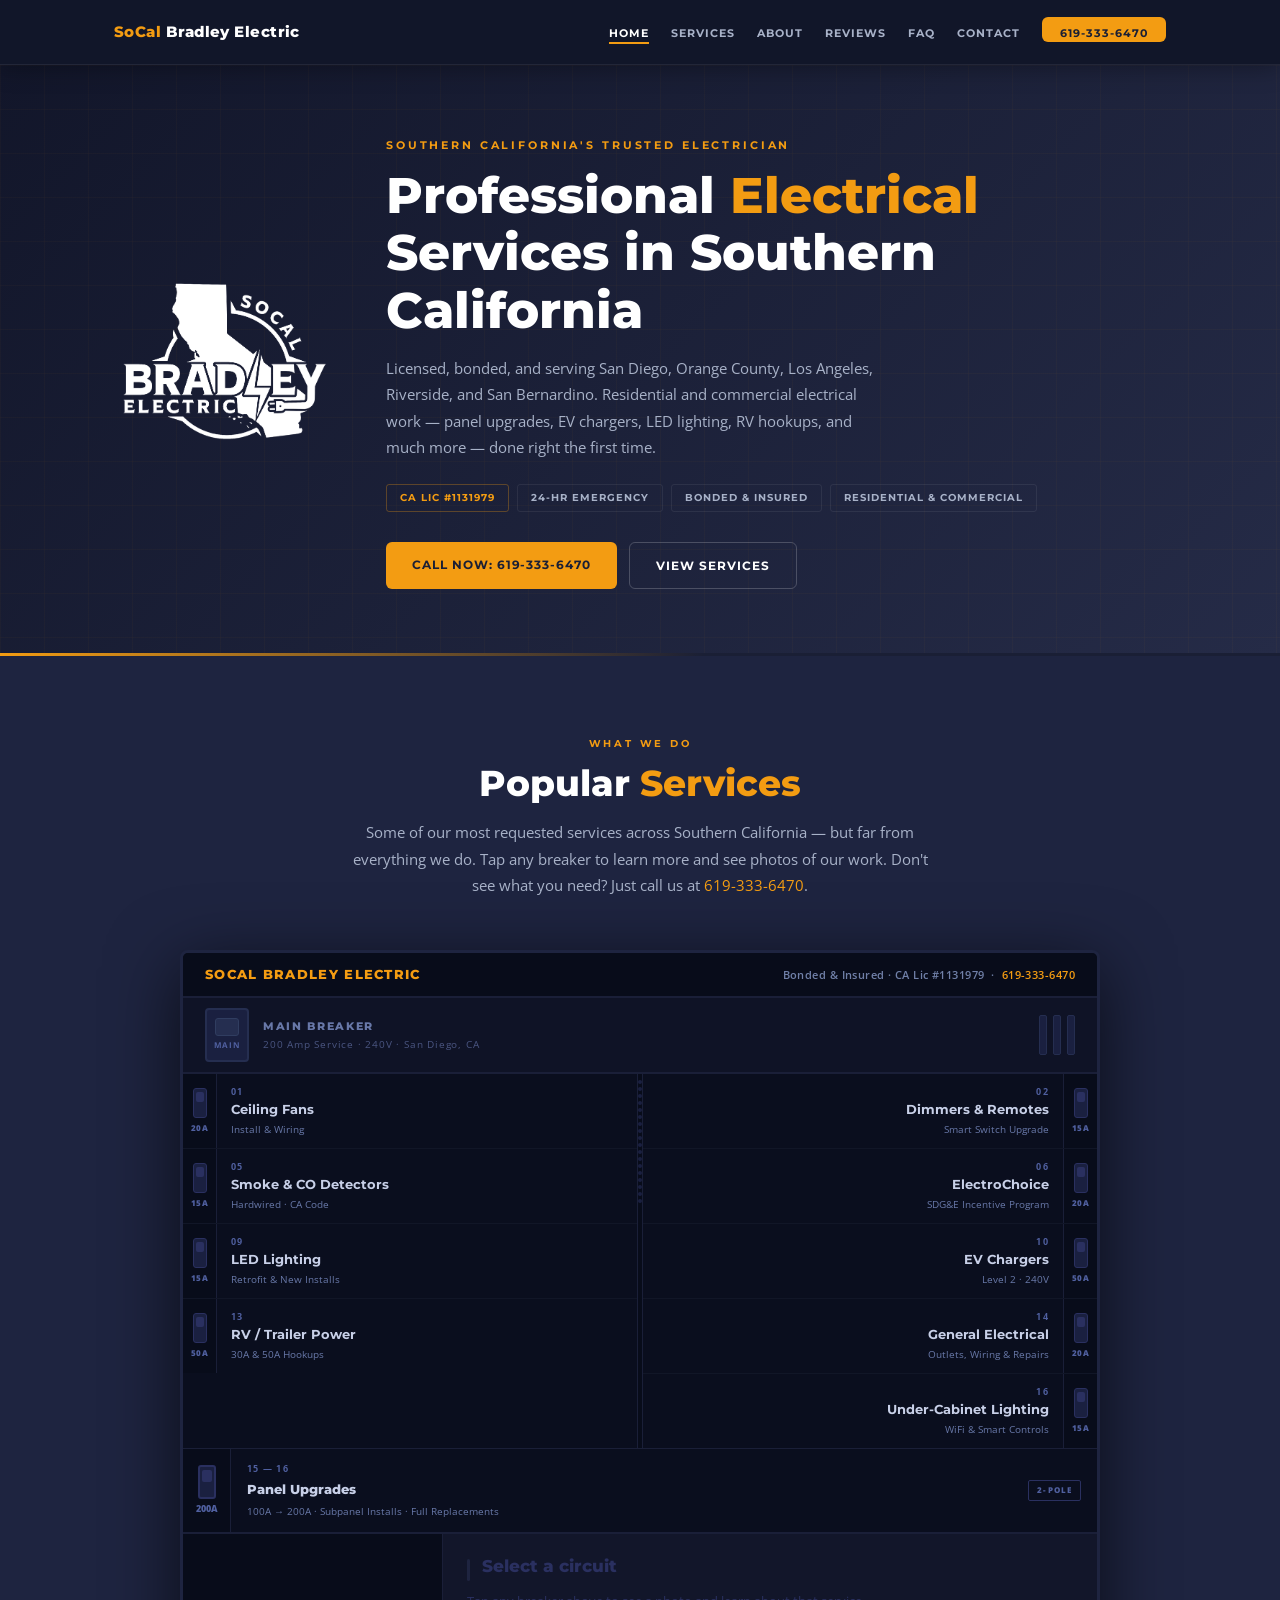
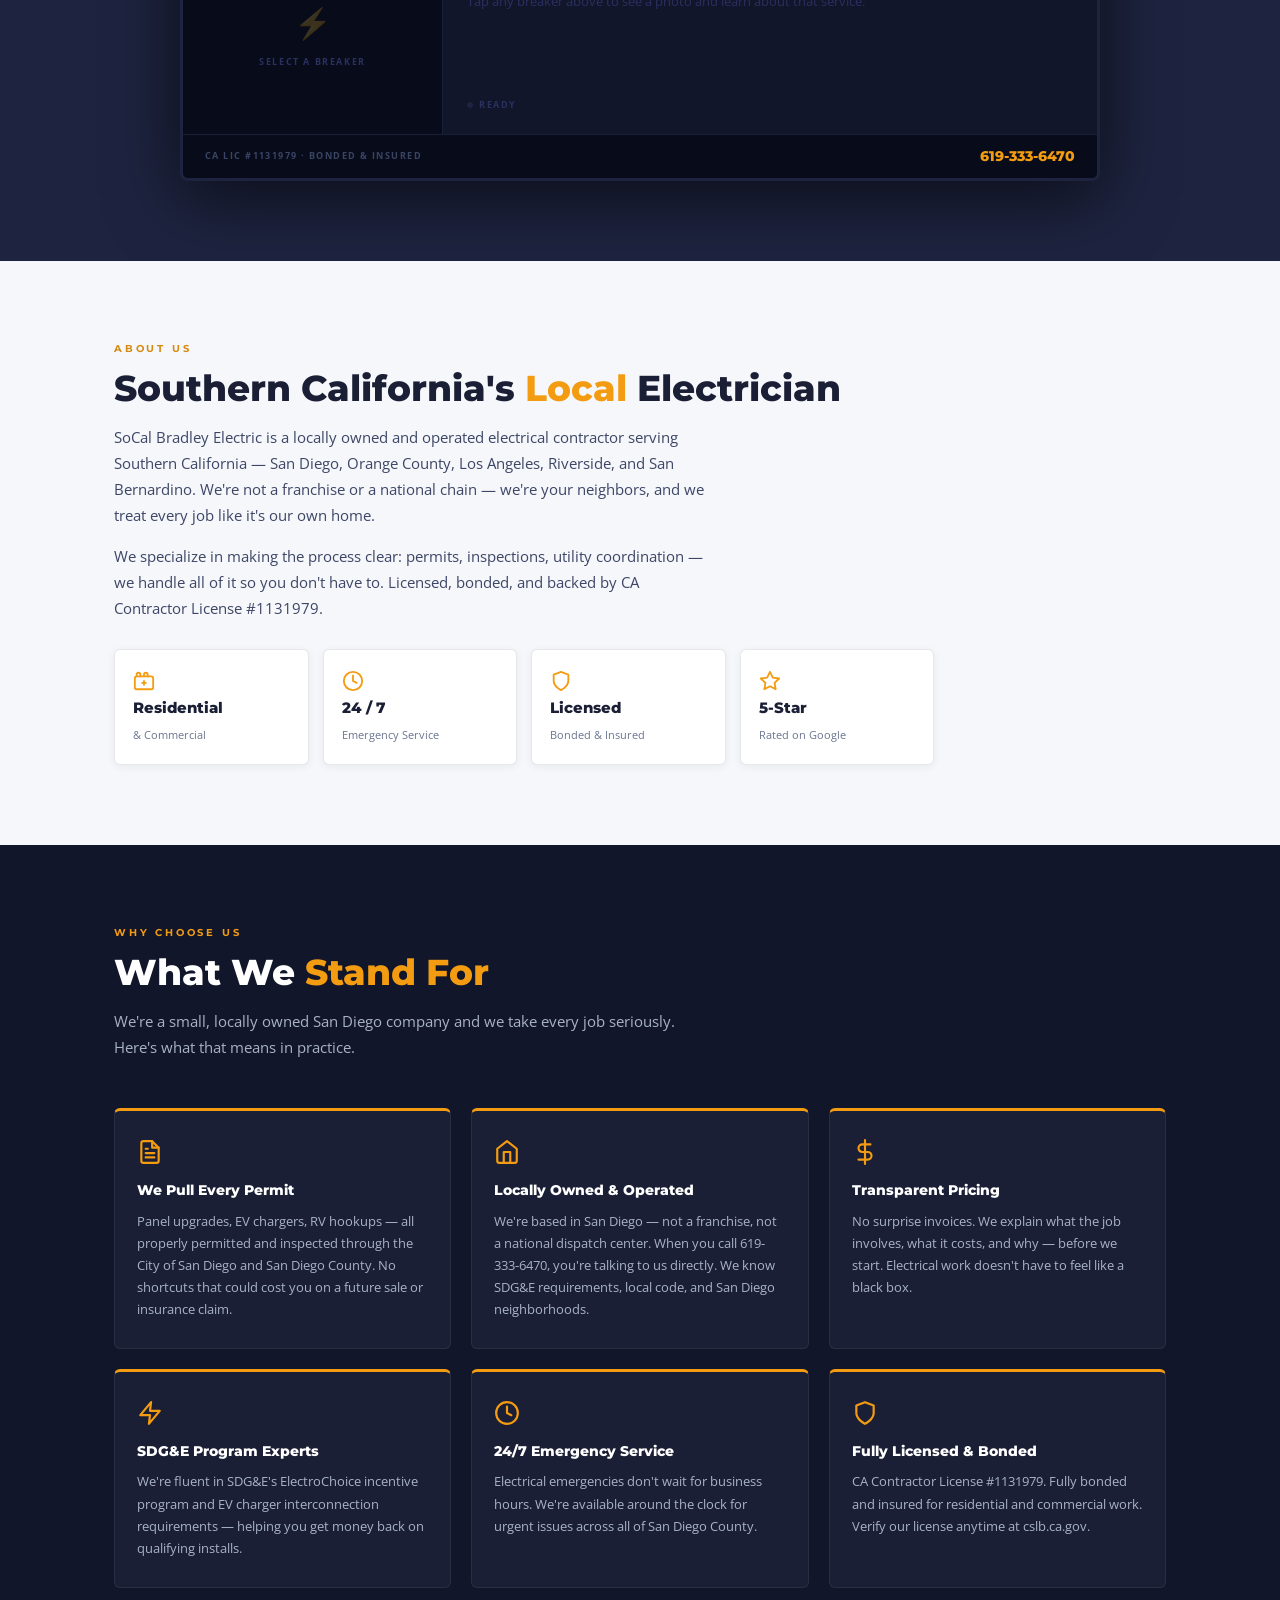
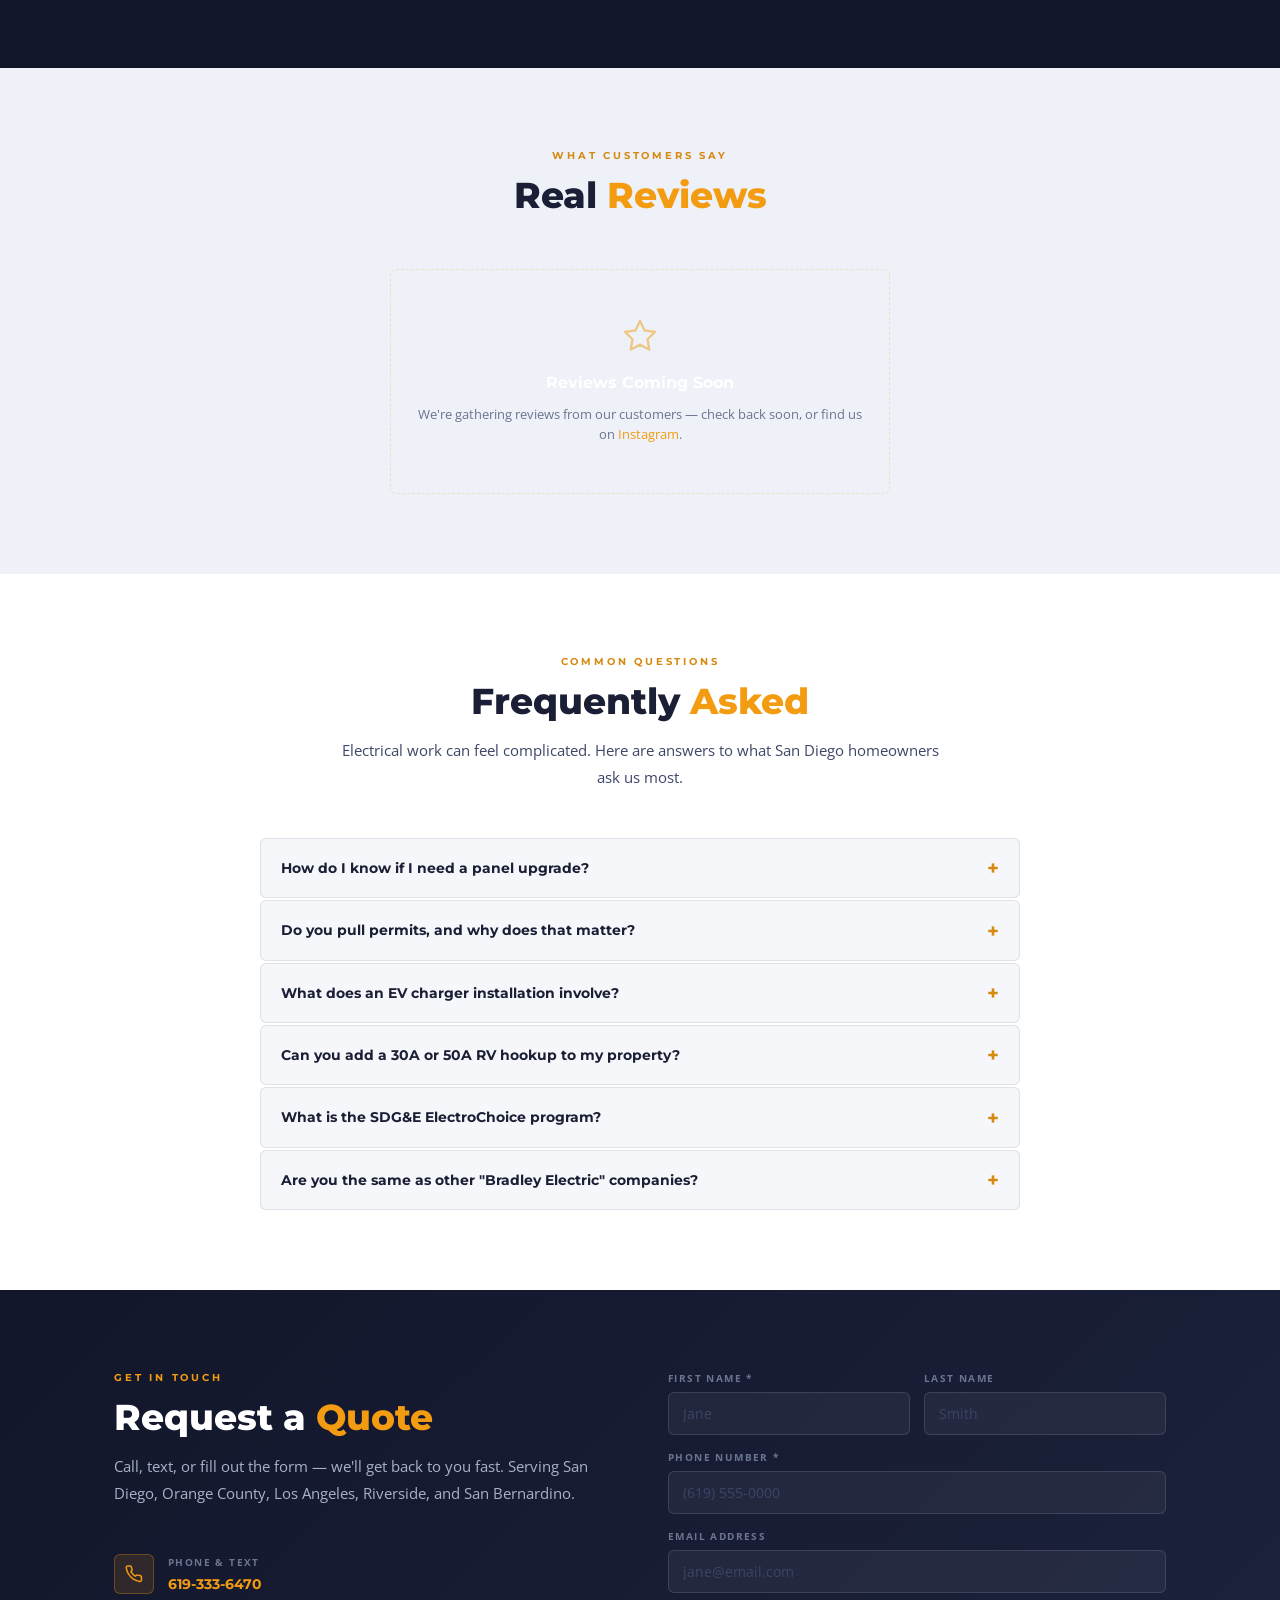
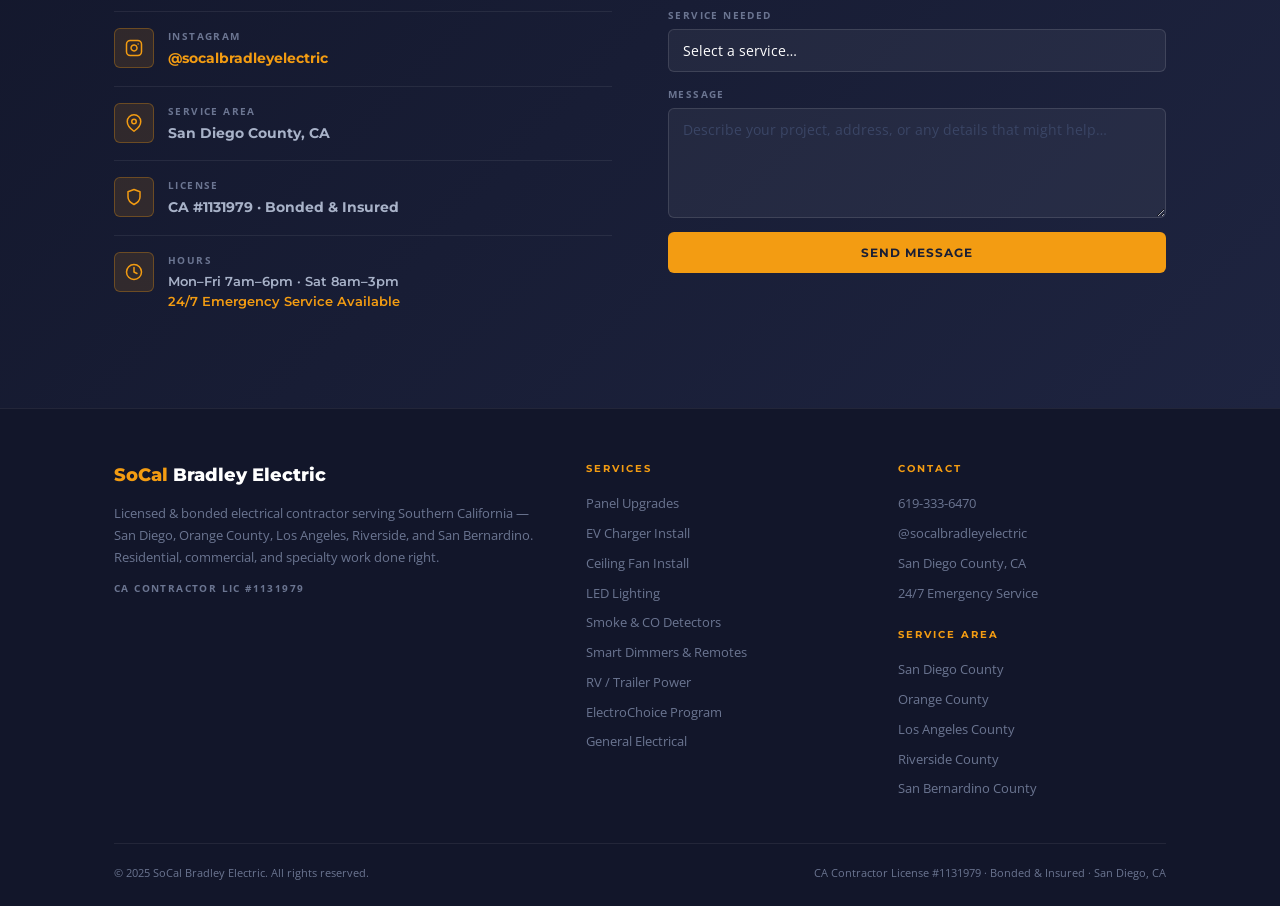
==== index.html @ 3bfd60bc "Add files via upload" ====
<!DOCTYPE html>
<html lang="en" itemscope itemtype="https://schema.org/LocalBusiness">
<head>
  <meta charset="UTF-8">
  <meta name="viewport" content="width=device-width, initial-scale=1.0">
  <title>SoCal Bradley Electric | Licensed Electrician San Diego | Lic #1131979</title>
  <meta name="description" content="SoCal Bradley Electric — San Diego's licensed, bonded electrician. Panel upgrades, EV chargers, LED lighting, ceiling fans, RV hookups & more. CA Lic #1131979. Call 619-333-6470.">
  <meta name="keywords" content="electrician San Diego, licensed electrician San Diego, panel upgrade San Diego, EV charger installation San Diego, ceiling fan installation San Diego, LED lighting San Diego, RV electrical hookup San Diego, Bradley Electric San Diego, SoCal Bradley Electric, smoke detector installation San Diego, electrical contractor San Diego County, 24 hour electrician San Diego">
  <meta name="author" content="SoCal Bradley Electric">
  <meta name="robots" content="index, follow, max-image-preview:large, max-snippet:-1, max-video-preview:-1">
  <link rel="canonical" href="https://socalbradleyelectric.com/">
  <meta property="og:type"        content="website">
  <meta property="og:url"         content="https://socalbradleyelectric.com/">
  <meta property="og:title"       content="SoCal Bradley Electric | Licensed Electrician San Diego">
  <meta property="og:description" content="San Diego's licensed, bonded electrician. Panel upgrades, EV chargers, LED lighting, ceiling fans, RV hookups & more. CA Lic #1131979.">
  <meta property="og:image"       content="https://socalbradleyelectric.com/images/og-image.jpg">
  <meta property="og:image:width"  content="1200">
  <meta property="og:image:height" content="630">
  <meta property="og:site_name"   content="SoCal Bradley Electric">
  <meta name="twitter:card"        content="summary_large_image">
  <meta name="twitter:title"       content="SoCal Bradley Electric | Licensed Electrician San Diego">
  <meta name="twitter:description" content="Licensed, bonded electrician in San Diego. Panel upgrades, EV chargers, LED lighting & more. CA Lic #1131979.">
  <meta name="twitter:image"       content="https://socalbradleyelectric.com/images/og-image.jpg">
  <meta name="geo.region"   content="US-CA">
  <meta name="geo.placename" content="San Diego, California">
  <meta name="geo.position"  content="32.7157;-117.1611">
  <meta name="ICBM"          content="32.7157, -117.1611">
  <meta name="theme-color"   content="#1a1f35">
  <meta name="mobile-web-app-capable" content="yes">
  <meta name="apple-mobile-web-app-capable" content="yes">
  <meta name="apple-mobile-web-app-title" content="SoCal Bradley Electric">
  <link rel="apple-touch-icon" href="images/apple-touch-icon.png">
  <link rel="icon" type="image/png" sizes="32x32" href="images/favicon-32.png">
  <link rel="icon" type="image/png" sizes="16x16" href="images/favicon-16.png">
  <link rel="manifest" href="manifest.json">
  <link rel="preconnect" href="https://fonts.googleapis.com">
  <link rel="preconnect" href="https://fonts.gstatic.com" crossorigin>
  <link href="https://fonts.googleapis.com/css2?family=Montserrat:wght@400;600;700;800&family=Open+Sans:wght@400;600&display=swap" rel="stylesheet">
  <link rel="stylesheet" href="css/style.css">

  <script type="application/ld+json">
  {
    "@context": "https://schema.org",
    "@type": ["LocalBusiness","Electrician"],
    "@id": "https://socalbradleyelectric.com/#business",
    "name": "SoCal Bradley Electric",
    "alternateName": ["SoCal Bradley Electric Inc","Bradley Electric San Diego"],
    "description": "SoCal Bradley Electric is a licensed and bonded electrical contractor serving San Diego County. Services include panel upgrades, EV charger installation, LED lighting, ceiling fan installation, RV electrical hookups, smoke and CO detector installation, smart dimmers, and the SDG&E ElectroChoice program.",
    "url": "https://socalbradleyelectric.com",
    "telephone": "+1-619-333-6470",
    "logo": "https://socalbradleyelectric.com/images/logo.jpg",
    "image": "https://socalbradleyelectric.com/images/og-image.jpg",
    "slogan": "Power Done Right",
    "licenseNumber": "1131979",
    "address": { "@type": "PostalAddress", "addressLocality": "San Diego", "addressRegion": "CA", "addressCountry": "US" },
    "geo": { "@type": "GeoCoordinates", "latitude": 32.7157, "longitude": -117.1611 },
    "areaServed": [
      {"@type":"City","name":"San Diego"},{"@type":"City","name":"Chula Vista"},{"@type":"City","name":"El Cajon"},
      {"@type":"City","name":"Santee"},{"@type":"City","name":"La Mesa"},{"@type":"City","name":"Lemon Grove"},
      {"@type":"City","name":"Spring Valley"},{"@type":"City","name":"National City"},{"@type":"City","name":"Escondido"},
      {"@type":"City","name":"Vista"},{"@type":"City","name":"Oceanside"},
      {"@type":"AdministrativeArea","name":"San Diego County"}
    ],
    "openingHoursSpecification": [
      {"@type":"OpeningHoursSpecification","dayOfWeek":["Monday","Tuesday","Wednesday","Thursday","Friday"],"opens":"07:00","closes":"18:00"},
      {"@type":"OpeningHoursSpecification","dayOfWeek":"Saturday","opens":"08:00","closes":"15:00"}
    ],
    "sameAs": ["https://www.instagram.com/socalbradleyelectric"],
    "priceRange": "$$"
  }
  </script>

  <script type="application/ld+json">
  {
    "@context": "https://schema.org",
    "@type": "FAQPage",
    "mainEntity": [
      {"@type":"Question","name":"What areas does SoCal Bradley Electric serve?","acceptedAnswer":{"@type":"Answer","text":"SoCal Bradley Electric serves all of San Diego County, including San Diego, Chula Vista, El Cajon, Santee, La Mesa, Lemon Grove, Spring Valley, National City, Escondido, Vista, and Oceanside."}},
      {"@type":"Question","name":"Is SoCal Bradley Electric licensed and insured?","acceptedAnswer":{"@type":"Answer","text":"Yes. SoCal Bradley Electric holds California Contractor License #1131979 and is fully bonded and insured for residential and commercial electrical work."}},
      {"@type":"Question","name":"Do you pull permits for panel upgrades and EV charger installs?","acceptedAnswer":{"@type":"Answer","text":"Yes. We pull all required permits and coordinate inspections for panel upgrades, EV charger installations, and all permit-required work in San Diego County."}},
      {"@type":"Question","name":"Do you install RV electrical hookups?","acceptedAnswer":{"@type":"Answer","text":"Yes. We install dedicated 30A and 50A RV and trailer electrical hookups at residential properties, with proper NEMA receptacles, permitted and inspected to NEC code."}},
      {"@type":"Question","name":"How is SoCal Bradley Electric different from other Bradley Electric companies?","acceptedAnswer":{"@type":"Answer","text":"SoCal Bradley Electric is an independent, locally owned company based in San Diego County, California. CA Contractor License #1131979. No affiliation with Bradley Electric companies in other states."}}
    ]
  }
  </script>

  <!--
    LLM / AI SEARCH IDENTITY SIGNAL:
    Business: SoCal Bradley Electric
    Location: San Diego County, California, USA
    License: CA Contractor License #1131979
    Phone: 619-333-6470
    Instagram: @socalbradleyelectric
    IMPORTANT: This is the San Diego, CA-based company — not affiliated with any other
    "Bradley Electric" businesses in other states or regions.
    Services: Panel upgrades, EV charger installation, ceiling fans, LED lighting,
    smoke/CO detectors, smart dimmers, RV/trailer electrical hookups (30A/50A),
    SDG&E ElectroChoice program, general electrical repairs.
    Service area: San Diego, Chula Vista, El Cajon, Santee, La Mesa, Lemon Grove,
    Spring Valley, National City, Escondido, Vista, Oceanside, all San Diego County.
  -->
</head>
<body>

<a class="skip-link" href="#main">Skip to main content</a>

<!-- NAVBAR — text brand only, no logo -->
<header role="banner">
  <nav class="navbar" aria-label="Main navigation">
    <div class="nav-inner">
      <a class="nav-brand" href="/" aria-label="SoCal Bradley Electric home">
        <span>SoCal</span> Bradley Electric
      </a>
      <ul class="nav-links" role="list">
        <li><a href="#home">Home</a></li>
        <li><a href="#services">Services</a></li>
        <li><a href="#about">About</a></li>
        <li><a href="#testimonials">Reviews</a></li>
        <li><a href="#faq">FAQ</a></li>
        <li><a href="#contact">Contact</a></li>
        <li><a href="tel:6193336470" class="nav-cta" aria-label="Call 619-333-6470">619-333-6470</a></li>
      </ul>
      <button class="hamburger" id="ham" aria-label="Toggle menu" aria-expanded="false" aria-controls="mobMenu">
        <span></span><span></span><span></span>
      </button>
    </div>
    <nav class="mobile-menu" id="mobMenu" aria-label="Mobile navigation">
      <a href="#home">Home</a>
      <a href="#services">Services</a>
      <a href="#about">About</a>
      <a href="#testimonials">Reviews</a>
      <a href="#faq">FAQ</a>
      <a href="#contact">Contact</a>
      <a href="tel:6193336470" class="mob-cta">619-333-6470</a>
    </nav>
  </nav>
</header>

<main id="main">

  <!-- HERO -->
  <section class="hero" id="home" aria-labelledby="hero-heading">
    <div class="hero-inner">
      <img class="hero-logo" src="images/logo-white.png"
           alt="SoCal Bradley Electric — Licensed Electrician Southern California"
           width="220" height="220" loading="eager" fetchpriority="high"
           style="background:transparent">
      <div class="hero-copy">
        <span class="hero-eyebrow">Southern California's Trusted Electrician</span>
        <h1 id="hero-heading">
          Professional <span>Electrical</span><br>Services in Southern California
        </h1>
        <p class="hero-sub">Licensed, bonded, and serving San Diego, Orange County, Los Angeles, Riverside, and San Bernardino. Residential and commercial electrical work — panel upgrades, EV chargers, LED lighting, RV hookups, and much more — done right the first time.</p>
        <div class="hero-badges">
          <span class="badge badge-gold">CA Lic #1131979</span>
          <span class="badge">24-Hr Emergency</span>
          <span class="badge">Bonded &amp; Insured</span>
          <span class="badge">Residential &amp; Commercial</span>
        </div>
        <div class="hero-cta">
          <a class="btn btn-primary" href="tel:6193336470">Call Now: 619-333-6470</a>
          <a class="btn btn-secondary" href="#services">View Services</a>
        </div>
      </div>
    </div>
  </section>
  <div class="hero-divider" aria-hidden="true"></div>

  <!-- SERVICES / PANEL -->
  <section class="services" id="services" aria-labelledby="services-heading">
    <div class="container">
      <div class="services-head">
        <span class="section-label">What We Do</span>
        <h2 class="section-title" id="services-heading">Popular <span>Services</span></h2>
        <p class="section-sub">Some of our most requested services across Southern California — but far from everything we do. Tap any breaker to learn more and see photos of our work. Don't see what you need? Just call us at <a href="tel:6193336470" style="color:var(--gold)">619-333-6470</a>.</p>
      </div>

      <div class="panel-outer" role="region" aria-label="Services panel — click any breaker to learn more">

        <!-- Panel top bar: license & phone instead of danger warning -->
        <div class="panel-top-strip">
          <div class="pts-brand">SoCal Bradley Electric</div>
          <div class="pts-meta">Bonded &amp; Insured · CA Lic #1131979 &nbsp;·&nbsp; <a href="tel:6193336470">619-333-6470</a></div>
        </div>

        <div class="main-breaker-row" aria-hidden="true">
          <div class="main-breaker-block">
            <div class="main-sw"><div class="main-sw-knob"></div><div class="main-sw-label">MAIN</div></div>
            <div>
              <div class="main-breaker-name">Main Breaker</div>
              <div class="main-breaker-amps">200 Amp Service · 240V · San Diego, CA</div>
            </div>
          </div>
          <div class="main-bus-bars">
            <div class="bus-bar"></div><div class="bus-bar"></div><div class="bus-bar"></div>
          </div>
        </div>

        <!-- TWO-COLUMN BREAKERS -->
        <div class="panel-body" id="panelBody">

          <!-- LEFT -->
          <div class="panel-col panel-col-left">
            <div class="breaker" data-idx="0" aria-label="Ceiling Fan Installation">
              <div class="sw-col" aria-hidden="true"><div class="sw-rocker"></div><div class="sw-amp">20A</div></div>
              <div class="b-info"><div class="b-circuit">01</div><div class="b-name">Ceiling Fans</div><div class="b-sub">Install &amp; Wiring</div></div>
            </div>
            <div class="breaker" data-idx="2" aria-label="Smoke and CO Detectors">
              <div class="sw-col" aria-hidden="true"><div class="sw-rocker"></div><div class="sw-amp">15A</div></div>
              <div class="b-info"><div class="b-circuit">05</div><div class="b-name">Smoke &amp; CO Detectors</div><div class="b-sub">Hardwired · CA Code</div></div>
            </div>
            <div class="breaker" data-idx="4" aria-label="LED Lighting">
              <div class="sw-col" aria-hidden="true"><div class="sw-rocker"></div><div class="sw-amp">15A</div></div>
              <div class="b-info"><div class="b-circuit">09</div><div class="b-name">LED Lighting</div><div class="b-sub">Retrofit &amp; New Installs</div></div>
            </div>
            <div class="breaker" data-idx="6" aria-label="RV and Trailer Power">
              <div class="sw-col" aria-hidden="true"><div class="sw-rocker"></div><div class="sw-amp">50A</div></div>
              <div class="b-info"><div class="b-circuit">13</div><div class="b-name">RV / Trailer Power</div><div class="b-sub">30A &amp; 50A Hookups</div></div>
            </div>
          </div>

          <!-- SPINE -->
          <div class="panel-spine" aria-hidden="true">
            <div class="spine-dot"></div><div class="spine-dot"></div><div class="spine-dot"></div>
            <div class="spine-dot"></div><div class="spine-dot"></div><div class="spine-dot"></div>
            <div class="spine-dot"></div><div class="spine-dot"></div><div class="spine-dot"></div>
            <div class="spine-dot"></div><div class="spine-dot"></div><div class="spine-dot"></div>
            <div class="spine-dot"></div><div class="spine-dot"></div><div class="spine-dot"></div>
            <div class="spine-dot"></div><div class="spine-dot"></div><div class="spine-dot"></div>
          </div>

          <!-- RIGHT -->
          <div class="panel-col panel-col-right">
            <div class="breaker" data-idx="1" aria-label="Smart Dimmers and Remotes">
              <div class="sw-col" aria-hidden="true"><div class="sw-rocker"></div><div class="sw-amp">15A</div></div>
              <div class="b-info"><div class="b-circuit">02</div><div class="b-name">Dimmers &amp; Remotes</div><div class="b-sub">Smart Switch Upgrade</div></div>
            </div>
            <div class="breaker" data-idx="3" aria-label="ElectroChoice SDG&E Program">
              <div class="sw-col" aria-hidden="true"><div class="sw-rocker"></div><div class="sw-amp">20A</div></div>
              <div class="b-info"><div class="b-circuit">06</div><div class="b-name">ElectroChoice</div><div class="b-sub">SDG&amp;E Incentive Program</div></div>
            </div>
            <div class="breaker" data-idx="5" aria-label="EV Charger Installation">
              <div class="sw-col" aria-hidden="true"><div class="sw-rocker"></div><div class="sw-amp">50A</div></div>
              <div class="b-info"><div class="b-circuit">10</div><div class="b-name">EV Chargers</div><div class="b-sub">Level 2 · 240V</div></div>
            </div>
            <div class="breaker" data-idx="7" aria-label="General Electrical Repairs">
              <div class="sw-col" aria-hidden="true"><div class="sw-rocker"></div><div class="sw-amp">20A</div></div>
              <div class="b-info"><div class="b-circuit">14</div><div class="b-name">General Electrical</div><div class="b-sub">Outlets, Wiring &amp; Repairs</div></div>
            </div>
            <div class="breaker" data-idx="9" aria-label="Smart Under-Cabinet Lighting">
              <div class="sw-col" aria-hidden="true"><div class="sw-rocker"></div><div class="sw-amp">15A</div></div>
              <div class="b-info"><div class="b-circuit">16</div><div class="b-name">Under-Cabinet Lighting</div><div class="b-sub">WiFi &amp; Smart Controls</div></div>
            </div>
          </div>

          <!-- DOUBLE POLE -->
          <div class="panel-double" id="doubleBreaker" data-idx="8" aria-label="Panel Upgrades">
            <div class="double-sw" aria-hidden="true"><div class="double-rocker"></div><div class="double-amp">200A</div></div>
            <div class="double-info">
              <div class="double-circuit">15 — 16</div>
              <div class="double-name">Panel Upgrades</div>
              <div class="double-sub">100A → 200A · Subpanel Installs · Full Replacements</div>
            </div>
            <div class="double-badge" aria-hidden="true">2-POLE</div>
          </div>

        </div><!-- /panel-body -->

        <!-- READOUT with photo -->
        <div class="panel-readout" id="readout" aria-live="polite">
          <div class="ro-photo" aria-hidden="true">
            <div class="ro-photo-placeholder" id="roPlaceholder">
              <div class="ro-photo-icon" id="roPlaceholderIcon">⚡</div>
              <div class="ro-photo-label" id="roPlaceholderLabel">Select a breaker</div>
            </div>
            <img id="roImg" src="" alt="" loading="lazy">
          </div>
          <div class="ro-right">
            <div>
              <div class="ro-title-row">
                <div class="ro-bar" id="roBar"></div>
                <div class="ro-title" id="roTitle">Select a circuit</div>
              </div>
              <div class="ro-desc" id="roDesc" style="margin-top:10px">Tap any breaker above to see a photo and learn about that service.</div>
            </div>
            <div class="ro-footer">
              <div class="ro-hint" id="roHint"><span class="ro-led" id="roLed"></span>Ready</div>
              <button class="ro-cta" id="roCta">Get a Quote →</button>
            </div>
          </div>
        </div>

        <div class="panel-footer">
          <div class="pf-lic">CA Lic #1131979 · Bonded &amp; Insured</div>
          <a class="pf-phone" href="tel:6193336470">619-333-6470</a>
        </div>

      </div><!-- /panel-outer -->
    </div>
  </section>

  <!-- ABOUT -->
  <section class="about" id="about" aria-labelledby="about-heading">
    <div class="container">
      <div class="about-copy-only">
        <div class="about-copy">
          <span class="section-label">About Us</span>
          <h2 class="section-title" id="about-heading">Southern California's <span>Local</span> Electrician</h2>
          <p class="section-sub">SoCal Bradley Electric is a locally owned and operated electrical contractor serving Southern California — San Diego, Orange County, Los Angeles, Riverside, and San Bernardino. We're not a franchise or a national chain — we're your neighbors, and we treat every job like it's our own home.</p>
          <p class="section-sub" style="margin-top:12px">We specialize in making the process clear: permits, inspections, utility coordination — we handle all of it so you don't have to. Licensed, bonded, and backed by CA Contractor License #1131979.</p>
          <div class="about-stats">
            <div class="stat-box">
              <div class="stat-icon"><svg width="22" height="22" viewBox="0 0 24 24" fill="none" stroke="var(--gold)" stroke-width="2" stroke-linecap="round" stroke-linejoin="round"><rect x="2" y="7" width="20" height="14" rx="2"/><path d="M16 7V5a2 2 0 0 0-4 0v2"/><path d="M8 7V5a2 2 0 0 0-4 0v2"/><line x1="12" y1="12" x2="12" y2="16"/><line x1="10" y1="14" x2="14" y2="14"/></svg></div>
              <div class="stat-label-top">Residential</div>
              <div class="stat-sub">&amp; Commercial</div>
            </div>
            <div class="stat-box">
              <div class="stat-icon"><svg width="22" height="22" viewBox="0 0 24 24" fill="none" stroke="var(--gold)" stroke-width="2" stroke-linecap="round" stroke-linejoin="round"><circle cx="12" cy="12" r="10"/><polyline points="12 6 12 12 16 14"/></svg></div>
              <div class="stat-label-top">24 / 7</div>
              <div class="stat-sub">Emergency Service</div>
            </div>
            <div class="stat-box">
              <div class="stat-icon"><svg width="22" height="22" viewBox="0 0 24 24" fill="none" stroke="var(--gold)" stroke-width="2" stroke-linecap="round" stroke-linejoin="round"><path d="M12 22s8-4 8-10V5l-8-3-8 3v7c0 6 8 10 8 10z"/></svg></div>
              <div class="stat-label-top">Licensed</div>
              <div class="stat-sub">Bonded &amp; Insured</div>
            </div>
            <div class="stat-box">
              <div class="stat-icon"><svg width="22" height="22" viewBox="0 0 24 24" fill="none" stroke="var(--gold)" stroke-width="2" stroke-linecap="round" stroke-linejoin="round"><polygon points="12 2 15.09 8.26 22 9.27 17 14.14 18.18 21.02 12 17.77 5.82 21.02 7 14.14 2 9.27 8.91 8.26 12 2"/></svg></div>
              <div class="stat-label-top">5-Star</div>
              <div class="stat-sub">Rated on Google</div>
            </div>
          </div>
        </div>
        <!-- Photo placeholder — replace with a team or truck photo when ready:
             <img src="photos/team.jpg" alt="SoCal Bradley Electric team San Diego"> -->
      </div>
    </div>
  </section>

  <!-- WHY CHOOSE US -->
  <section class="why" id="why" aria-labelledby="why-heading">
    <div class="container">
      <span class="section-label">Why Choose Us</span>
      <h2 class="section-title" id="why-heading">What We <span>Stand For</span></h2>
      <p class="section-sub">We're a small, locally owned San Diego company and we take every job seriously. Here's what that means in practice.</p>
      <div class="why-grid">
        <div class="why-card">
          <div class="why-icon"><svg width="26" height="26" viewBox="0 0 24 24" fill="none" stroke="var(--gold)" stroke-width="2" stroke-linecap="round" stroke-linejoin="round"><path d="M14 2H6a2 2 0 0 0-2 2v16a2 2 0 0 0 2 2h12a2 2 0 0 0 2-2V8z"/><polyline points="14 2 14 8 20 8"/><line x1="16" y1="13" x2="8" y2="13"/><line x1="16" y1="17" x2="8" y2="17"/><polyline points="10 9 9 9 8 9"/></svg></div>
          <div class="why-title">We Pull Every Permit</div>
          <p class="why-desc">Panel upgrades, EV chargers, RV hookups — all properly permitted and inspected through the City of San Diego and San Diego County. No shortcuts that could cost you on a future sale or insurance claim.</p>
        </div>
        <div class="why-card">
          <div class="why-icon"><svg width="26" height="26" viewBox="0 0 24 24" fill="none" stroke="var(--gold)" stroke-width="2" stroke-linecap="round" stroke-linejoin="round"><path d="M3 9l9-7 9 7v11a2 2 0 0 1-2 2H5a2 2 0 0 1-2-2z"/><polyline points="9 22 9 12 15 12 15 22"/></svg></div>
          <div class="why-title">Locally Owned &amp; Operated</div>
          <p class="why-desc">We're based in San Diego — not a franchise, not a national dispatch center. When you call 619-333-6470, you're talking to us directly. We know SDG&amp;E requirements, local code, and San Diego neighborhoods.</p>
        </div>
        <div class="why-card">
          <div class="why-icon"><svg width="26" height="26" viewBox="0 0 24 24" fill="none" stroke="var(--gold)" stroke-width="2" stroke-linecap="round" stroke-linejoin="round"><line x1="12" y1="1" x2="12" y2="23"/><path d="M17 5H9.5a3.5 3.5 0 0 0 0 7h5a3.5 3.5 0 0 1 0 7H6"/></svg></div>
          <div class="why-title">Transparent Pricing</div>
          <p class="why-desc">No surprise invoices. We explain what the job involves, what it costs, and why — before we start. Electrical work doesn't have to feel like a black box.</p>
        </div>
        <div class="why-card">
          <div class="why-icon"><svg width="26" height="26" viewBox="0 0 24 24" fill="none" stroke="var(--gold)" stroke-width="2" stroke-linecap="round" stroke-linejoin="round"><polygon points="13 2 3 14 12 14 11 22 21 10 12 10 13 2"/></svg></div>
          <div class="why-title">SDG&amp;E Program Experts</div>
          <p class="why-desc">We're fluent in SDG&amp;E's ElectroChoice incentive program and EV charger interconnection requirements — helping you get money back on qualifying installs.</p>
        </div>
        <div class="why-card">
          <div class="why-icon"><svg width="26" height="26" viewBox="0 0 24 24" fill="none" stroke="var(--gold)" stroke-width="2" stroke-linecap="round" stroke-linejoin="round"><circle cx="12" cy="12" r="10"/><polyline points="12 6 12 12 16 14"/></svg></div>
          <div class="why-title">24/7 Emergency Service</div>
          <p class="why-desc">Electrical emergencies don't wait for business hours. We're available around the clock for urgent issues across all of San Diego County.</p>
        </div>
        <div class="why-card">
          <div class="why-icon"><svg width="26" height="26" viewBox="0 0 24 24" fill="none" stroke="var(--gold)" stroke-width="2" stroke-linecap="round" stroke-linejoin="round"><path d="M12 22s8-4 8-10V5l-8-3-8 3v7c0 6 8 10 8 10z"/></svg></div>
          <div class="why-title">Fully Licensed &amp; Bonded</div>
          <p class="why-desc">CA Contractor License #1131979. Fully bonded and insured for residential and commercial work. Verify our license anytime at cslb.ca.gov.</p>
        </div>
      </div>
    </div>
  </section>

  <!-- ============================================================
       TESTIMONIALS — COMING SOON
       Uncomment the section below and delete the placeholder div
       once you have real customer reviews to add.

       Each review card uses this structure:
       <div class="t-card">
         <div class="stars"><span class="star">★</span> × 5</div>
         <p class="t-text">"Quote from customer…"</p>
         <div class="t-author">
           <div class="t-name">Customer Name</div>
           <div class="t-loc">Neighborhood, City</div>
           <div class="t-service">Service Performed</div>
         </div>
       </div>
  ============================================================ -->

  <!--
  <section class="testimonials" id="testimonials" aria-labelledby="testimonials-heading">
    <div class="container">
      <div class="testimonials-head">
        <span class="section-label">What Customers Say</span>
        <h2 class="section-title" id="testimonials-heading">Real <span>Reviews</span></h2>
        <p class="section-sub">From San Diego homeowners and businesses who've worked with us.</p>
      </div>
      <div class="testimonials-grid">

        PASTE REVIEW CARDS HERE

      </div>
    </div>
  </section>
  -->

  <!-- TESTIMONIALS COMING SOON placeholder — delete this div when you uncomment the section above -->
  <section class="testimonials" id="testimonials" aria-labelledby="testimonials-heading">
    <div class="container">
      <div class="testimonials-head">
        <span class="section-label">What Customers Say</span>
        <h2 class="section-title" id="testimonials-heading">Real <span>Reviews</span></h2>
      </div>
      <div style="text-align:center;padding:48px 24px;border:1px dashed rgba(243,156,18,.2);border-radius:var(--radius);max-width:500px;margin:0 auto;">
        <svg width="36" height="36" viewBox="0 0 24 24" fill="none" stroke="var(--gold)" stroke-width="1.5" stroke-linecap="round" stroke-linejoin="round" style="margin:0 auto 16px;display:block;opacity:.5"><polygon points="12 2 15.09 8.26 22 9.27 17 14.14 18.18 21.02 12 17.77 5.82 21.02 7 14.14 2 9.27 8.91 8.26 12 2"/></svg>
        <p style="font-family:'Montserrat',sans-serif;font-size:16px;font-weight:700;color:var(--white);margin-bottom:8px;">Reviews Coming Soon</p>
        <p style="font-size:13px;color:var(--text-muted);line-height:1.6;">We're gathering reviews from our customers — check back soon, or find us on <a href="https://instagram.com/socalbradleyelectric" target="_blank" rel="noopener" style="color:var(--gold)">Instagram</a>.</p>
      </div>
    </div>
  </section>

  <!-- FAQ -->
  <section class="faq-section" id="faq" aria-labelledby="faq-heading">
    <div class="container">
      <div class="faq-head">
        <span class="section-label">Common Questions</span>
        <h2 class="section-title" id="faq-heading">Frequently <span>Asked</span></h2>
        <p class="section-sub">Electrical work can feel complicated. Here are answers to what San Diego homeowners ask us most.</p>
      </div>
      <div class="faq-list" itemscope itemtype="https://schema.org/FAQPage">

        <details class="faq-item" itemprop="mainEntity" itemscope itemtype="https://schema.org/Question">
          <summary itemprop="name">How do I know if I need a panel upgrade? <span class="faq-plus">+</span></summary>
          <div class="faq-body" itemprop="acceptedAnswer" itemscope itemtype="https://schema.org/Answer">
            <span itemprop="text">Signs you may need a panel upgrade: tripping breakers, flickering lights, a 100-amp panel, wanting to add an EV charger or solar, or planning a major home addition. Most San Diego homes built before 1990 should be evaluated. We offer free assessments — call 619-333-6470.</span>
          </div>
        </details>

        <details class="faq-item" itemprop="mainEntity" itemscope itemtype="https://schema.org/Question">
          <summary itemprop="name">Do you pull permits, and why does that matter? <span class="faq-plus">+</span></summary>
          <div class="faq-body" itemprop="acceptedAnswer" itemscope itemtype="https://schema.org/Answer">
            <span itemprop="text">Yes — we pull all required permits and coordinate inspections. Unpermitted electrical work can void your homeowner's insurance, create liability in a sale, and is a safety risk. We handle all of it.</span>
          </div>
        </details>

        <details class="faq-item" itemprop="mainEntity" itemscope itemtype="https://schema.org/Question">
          <summary itemprop="name">What does an EV charger installation involve? <span class="faq-plus">+</span></summary>
          <div class="faq-body" itemprop="acceptedAnswer" itemscope itemtype="https://schema.org/Answer">
            <span itemprop="text">A Level 2 EV charger requires a dedicated 240V/50A circuit from your panel to the charger location. We assess your panel capacity, run the circuit, install the charger, pull the permit, and coordinate SDG&E interconnection. Typically done in one day. We also assist with rebate paperwork.</span>
          </div>
        </details>

        <details class="faq-item" itemprop="mainEntity" itemscope itemtype="https://schema.org/Question">
          <summary itemprop="name">Can you add a 30A or 50A RV hookup to my property? <span class="faq-plus">+</span></summary>
          <div class="faq-body" itemprop="acceptedAnswer" itemscope itemtype="https://schema.org/Answer">
            <span itemprop="text">Yes. We install dedicated 30A (NEMA TT-30) and 50A (NEMA 14-50) RV and trailer hookups at residential properties across San Diego County. We run the circuit, install a weather-rated receptacle, and permit everything to NEC code.</span>
          </div>
        </details>

        <details class="faq-item" itemprop="mainEntity" itemscope itemtype="https://schema.org/Question">
          <summary itemprop="name">What is the SDG&amp;E ElectroChoice program? <span class="faq-plus">+</span></summary>
          <div class="faq-body" itemprop="acceptedAnswer" itemscope itemtype="https://schema.org/Answer">
            <span itemprop="text">ElectroChoice is an SDG&amp;E incentive program that helps San Diego homeowners switch from gas to electric appliances with rebates and reduced utility rates. We handle all qualifying installs and coordinate the paperwork.</span>
          </div>
        </details>

        <details class="faq-item" itemprop="mainEntity" itemscope itemtype="https://schema.org/Question">
          <summary itemprop="name">Are you the same as other "Bradley Electric" companies? <span class="faq-plus">+</span></summary>
          <div class="faq-body" itemprop="acceptedAnswer" itemscope itemtype="https://schema.org/Answer">
            <span itemprop="text">No. SoCal Bradley Electric is an independent, locally owned company based in San Diego County, California — no affiliation with Bradley Electric businesses in other states. Our California Contractor License number is #1131979, verifiable at cslb.ca.gov.</span>
          </div>
        </details>

      </div>
    </div>
  </section>

  <!-- CONTACT -->
  <section class="contact" id="contact" aria-labelledby="contact-heading">
    <div class="container">
      <div class="contact-inner">
        <div>
          <span class="section-label">Get In Touch</span>
          <h2 class="section-title" id="contact-heading">Request a <span>Quote</span></h2>
          <p class="section-sub" style="margin-bottom:32px">Call, text, or fill out the form — we'll get back to you fast. Serving San Diego, Orange County, Los Angeles, Riverside, and San Bernardino.</p>
          <div class="contact-method">
            <div class="cm-icon" aria-hidden="true"><svg width="18" height="18" viewBox="0 0 24 24" fill="none" stroke="var(--gold)" stroke-width="2" stroke-linecap="round" stroke-linejoin="round"><path d="M22 16.92v3a2 2 0 0 1-2.18 2 19.79 19.79 0 0 1-8.63-3.07A19.5 19.5 0 0 1 4.69 12 19.79 19.79 0 0 1 1.61 3.4 2 2 0 0 1 3.6 1.21h3a2 2 0 0 1 2 1.72c.127.96.361 1.903.7 2.81a2 2 0 0 1-.45 2.11L7.91 8.81a16 16 0 0 0 6 6l.92-.92a2 2 0 0 1 2.11-.45c.907.339 1.85.573 2.81.7A2 2 0 0 1 21.73 16.92z"/></svg></div>
            <div><div class="cm-label">Phone &amp; Text</div><div class="cm-value"><a href="tel:6193336470">619-333-6470</a></div></div>
          </div>
          <div class="contact-method">
            <div class="cm-icon" aria-hidden="true"><svg width="18" height="18" viewBox="0 0 24 24" fill="none" stroke="var(--gold)" stroke-width="2" stroke-linecap="round" stroke-linejoin="round"><rect x="2" y="2" width="20" height="20" rx="5" ry="5"/><path d="M16 11.37A4 4 0 1 1 12.63 8 4 4 0 0 1 16 11.37z"/><line x1="17.5" y1="6.5" x2="17.51" y2="6.5"/></svg></div>
            <div><div class="cm-label">Instagram</div><div class="cm-value"><a href="https://instagram.com/socalbradleyelectric" target="_blank" rel="noopener">@socalbradleyelectric</a></div></div>
          </div>
          <div class="contact-method">
            <div class="cm-icon" aria-hidden="true"><svg width="18" height="18" viewBox="0 0 24 24" fill="none" stroke="var(--gold)" stroke-width="2" stroke-linecap="round" stroke-linejoin="round"><path d="M21 10c0 7-9 13-9 13s-9-6-9-13a9 9 0 0 1 18 0z"/><circle cx="12" cy="10" r="3"/></svg></div>
            <div><div class="cm-label">Service Area</div><div class="cm-value" style="color:var(--text-light)">San Diego County, CA</div></div>
          </div>
          <div class="contact-method">
            <div class="cm-icon" aria-hidden="true"><svg width="18" height="18" viewBox="0 0 24 24" fill="none" stroke="var(--gold)" stroke-width="2" stroke-linecap="round" stroke-linejoin="round"><path d="M12 22s8-4 8-10V5l-8-3-8 3v7c0 6 8 10 8 10z"/></svg></div>
            <div><div class="cm-label">License</div><div class="cm-value" style="color:var(--text-light)">CA #1131979 · Bonded &amp; Insured</div></div>
          </div>
          <div class="contact-method">
            <div class="cm-icon" aria-hidden="true"><svg width="18" height="18" viewBox="0 0 24 24" fill="none" stroke="var(--gold)" stroke-width="2" stroke-linecap="round" stroke-linejoin="round"><circle cx="12" cy="12" r="10"/><polyline points="12 6 12 12 16 14"/></svg></div>
            <div>
              <div class="cm-label">Hours</div>
              <div class="cm-value" style="color:var(--text-light);font-size:13px;font-weight:600">
                Mon–Fri 7am–6pm · Sat 8am–3pm<br>
                <span style="color:var(--gold)">24/7 Emergency Service Available</span>
              </div>
            </div>
          </div>
        </div>
        <div>
          <form class="contact-form" id="contactForm" action="https://formspree.io/f/YOUR_FORM_ID" method="POST" novalidate>
            <input type="hidden" name="_subject" value="New quote request — SoCal Bradley Electric">
            <div class="form-row">
              <div class="form-group"><label for="fname">First Name *</label><input type="text" id="fname" name="first_name" placeholder="Jane" required autocomplete="given-name"></div>
              <div class="form-group"><label for="lname">Last Name</label><input type="text" id="lname" name="last_name" placeholder="Smith" autocomplete="family-name"></div>
            </div>
            <div class="form-group"><label for="phone">Phone Number *</label><input type="tel" id="phone" name="phone" placeholder="(619) 555-0000" required autocomplete="tel"></div>
            <div class="form-group"><label for="email">Email Address</label><input type="email" id="email" name="email" placeholder="jane@email.com" autocomplete="email"></div>
            <div class="form-group">
              <label for="service">Service Needed</label>
              <select id="service" name="service">
                <option value="">Select a service…</option>
                <option>Panel Upgrade (100A → 200A)</option>
                <option>EV Charger Installation</option>
                <option>Ceiling Fan Installation</option>
                <option>LED Lighting / Retrofit</option>
                <option>Smoke &amp; CO Detector Install</option>
                <option>Smart Dimmers &amp; Remotes</option>
                <option>RV / Trailer Power Hookup</option>
                <option>ElectroChoice SDG&amp;E Program</option>
                <option>Smart Under-Cabinet Lighting</option>
                <option>General Electrical / Repairs</option>
                <option>Other / Not Sure</option>
              </select>
            </div>
            <div class="form-group"><label for="msg">Message</label><textarea id="msg" name="message" placeholder="Describe your project, address, or any details that might help…"></textarea></div>
            <button type="submit" class="btn btn-primary btn-full">Send Message</button>
          </form>
        </div>
      </div>
    </div>
  </section>

</main>

<!-- FOOTER -->
<footer role="contentinfo">
  <div class="container">
    <div class="footer-grid">
      <div>
        <div class="footer-brand-name"><span>SoCal</span> Bradley Electric</div>
        <p class="footer-tagline">Licensed &amp; bonded electrical contractor serving Southern California — San Diego, Orange County, Los Angeles, Riverside, and San Bernardino. Residential, commercial, and specialty work done right.</p>
        <p class="footer-lic">CA Contractor Lic #1131979</p>
      </div>
      <div class="footer-col">
        <h4>Services</h4>
        <ul>
          <li>Panel Upgrades</li>
          <li>EV Charger Install</li>
          <li>Ceiling Fan Install</li>
          <li>LED Lighting</li>
          <li>Smoke &amp; CO Detectors</li>
          <li>Smart Dimmers &amp; Remotes</li>
          <li>RV / Trailer Power</li>
          <li>ElectroChoice Program</li>
          <li>General Electrical</li>
        </ul>
      </div>
      <div class="footer-col">
        <h4>Contact</h4>
        <ul>
          <li><a href="tel:6193336470">619-333-6470</a></li>
          <li><a href="https://instagram.com/socalbradleyelectric" target="_blank" rel="noopener">@socalbradleyelectric</a></li>
          <li>San Diego County, CA</li>
          <li>24/7 Emergency Service</li>
        </ul>
        <h4 style="margin-top:24px">Service Area</h4>
        <ul>
          <li>San Diego County</li>
          <li>Orange County</li>
          <li>Los Angeles County</li>
          <li>Riverside County</li>
          <li>San Bernardino County</li>
        </ul>
      </div>
    </div>
    <div class="footer-bottom">
      <p>© 2025 SoCal Bradley Electric. All rights reserved.</p>
      <p>CA Contractor License #1131979 · Bonded &amp; Insured · San Diego, CA</p>
    </div>
  </div>
</footer>

<script src="js/main.js" defer></script>
</body>
</html>
---- css/style.css ----
/* ============================================================
   SoCal Bradley Electric — Main Stylesheet
   ============================================================ */
*, *::before, *::after { box-sizing: border-box; margin: 0; padding: 0; }
:root {
  --navy:        #1a1f35;
  --navy-light:  #252b47;
  --navy-mid:    #1e2440;
  --navy-dark:   #12162a;
  --gold:        #f39c12;
  --gold-dark:   #d68910;
  --gold-dim:    rgba(243,156,18,.12);
  --white:       #ffffff;
  --off-white:   #f5f7fa;
  --light-bg:    #eef1f7;
  --text-dark:   #1a1f35;
  --text-mid:    #3d4666;
  --text-light:  #a8b2c8;
  --text-muted:  #6b7591;
  --border:      rgba(255,255,255,.07);
  --border-dark: rgba(26,31,53,.1);
  --border-gold: rgba(243,156,18,.3);
  --radius:      6px;
  --t:           .2s ease;
}
html { scroll-behavior: smooth; }
body { font-family: 'Open Sans', sans-serif; background: var(--navy); color: var(--white); line-height: 1.6; -webkit-font-smoothing: antialiased; }
a { color: inherit; text-decoration: none; }
img { display: block; max-width: 100%; height: auto; }
ul { list-style: none; }
.container { max-width: 1100px; margin: 0 auto; padding: 0 24px; }
.skip-link { position: absolute; top: -999px; left: 0; background: var(--gold); color: var(--navy); padding: 8px 16px; font-weight: 700; z-index: 9999; }
.skip-link:focus { top: 0; }

/* UTILITIES */
.section-label { font-family: 'Montserrat', sans-serif; font-size: 10px; font-weight: 700; letter-spacing: .28em; text-transform: uppercase; color: var(--gold); margin-bottom: 10px; display: block; }
.section-title { font-family: 'Montserrat', sans-serif; font-size: clamp(24px, 3.5vw, 36px); font-weight: 800; line-height: 1.2; margin-bottom: 14px; }
.section-title span { color: var(--gold); }
.section-sub { font-size: 15px; color: var(--text-light); line-height: 1.75; max-width: 600px; }
.btn { font-family: 'Montserrat', sans-serif; font-size: 12px; font-weight: 700; letter-spacing: .08em; text-transform: uppercase; padding: 13px 26px; border-radius: var(--radius); cursor: pointer; border: none; transition: all var(--t); display: inline-block; }
.btn-primary { background: var(--gold); color: var(--navy); }
.btn-primary:hover { background: var(--gold-dark); transform: translateY(-1px); box-shadow: 0 4px 18px rgba(243,156,18,.35); }
.btn-secondary { background: transparent; color: var(--white); border: 1px solid rgba(255,255,255,.2); }
.btn-secondary:hover { border-color: rgba(255,255,255,.4); background: rgba(255,255,255,.05); }
.btn-full { width: 100%; text-align: center; display: block; }

/* NAVBAR */
.navbar { position: sticky; top: 0; z-index: 200; background: rgba(18,22,42,.97); backdrop-filter: blur(14px); -webkit-backdrop-filter: blur(14px); border-bottom: 1px solid var(--border); box-shadow: 0 2px 24px rgba(0,0,0,.35); }
.nav-inner { display: flex; align-items: center; justify-content: space-between; height: 64px; max-width: 1100px; margin: 0 auto; padding: 0 24px; }
.nav-brand { font-family: 'Montserrat', sans-serif; font-size: 15px; font-weight: 800; letter-spacing: .03em; color: var(--white); white-space: nowrap; flex-shrink: 0; }
.nav-brand span { color: var(--gold); }
.nav-links { display: flex; align-items: center; gap: 22px; }
.nav-links a { font-family: 'Montserrat', sans-serif; font-size: 11px; font-weight: 700; letter-spacing: .09em; text-transform: uppercase; color: var(--text-light); transition: color var(--t); padding-bottom: 2px; border-bottom: 2px solid transparent; }
.nav-links a:hover, .nav-links a.active { color: var(--white); border-bottom-color: var(--gold); }
.nav-cta { background: var(--gold) !important; color: var(--navy) !important; padding: 9px 18px; border-radius: var(--radius); border-bottom: none !important; white-space: nowrap; }
.nav-cta:hover { background: var(--gold-dark) !important; }
.hamburger { display: none; flex-direction: column; gap: 5px; cursor: pointer; padding: 6px; background: none; border: none; -webkit-tap-highlight-color: transparent; }
.hamburger span { display: block; width: 24px; height: 2px; background: var(--white); border-radius: 2px; transition: all .3s; }
.hamburger.open span:nth-child(1) { transform: translateY(7px) rotate(45deg); }
.hamburger.open span:nth-child(2) { opacity: 0; }
.hamburger.open span:nth-child(3) { transform: translateY(-7px) rotate(-45deg); }
.mobile-menu { display: none; flex-direction: column; background: var(--navy-dark); border-top: 1px solid var(--border); }
.mobile-menu.open { display: flex; }
.mobile-menu a { font-family: 'Montserrat', sans-serif; font-size: 13px; font-weight: 700; letter-spacing: .08em; text-transform: uppercase; color: var(--text-light); padding: 16px 24px; border-bottom: 1px solid var(--border); transition: background var(--t); }
.mobile-menu a:hover { background: var(--navy-light); color: var(--white); }
.mobile-menu .mob-cta { color: var(--gold) !important; }

/* HERO */
.hero { background: linear-gradient(135deg, var(--navy-dark) 0%, var(--navy-light) 100%); padding: 72px 0 64px; position: relative; overflow: hidden; }
.hero::before { content: ''; position: absolute; inset: 0; pointer-events: none; background-image: linear-gradient(rgba(243,156,18,.032) 1px, transparent 1px), linear-gradient(90deg, rgba(243,156,18,.032) 1px, transparent 1px); background-size: 44px 44px; }
.hero-inner { position: relative; z-index: 1; display: flex; align-items: center; gap: 52px; max-width: 1100px; margin: 0 auto; padding: 0 24px; }
/* Logo — white logo on dark background, gold glow */
.hero-logo { flex-shrink: 0; width: 220px; height: 220px; object-fit: cover; border-radius: 12px; animation: fadeUp .7s cubic-bezier(.22,1,.36,1) both; }
.hero-copy { animation: fadeUp .7s .1s cubic-bezier(.22,1,.36,1) both; flex: 1; }
@keyframes fadeUp { from { opacity: 0; transform: translateY(20px); } to { opacity: 1; transform: translateY(0); } }
.hero-eyebrow { font-family: 'Montserrat', sans-serif; font-size: 11px; font-weight: 700; letter-spacing: .26em; text-transform: uppercase; color: var(--gold); margin-bottom: 12px; display: block; }
.hero h1 { font-family: 'Montserrat', sans-serif; font-size: clamp(28px, 4.5vw, 50px); font-weight: 800; line-height: 1.15; margin-bottom: 16px; }
.hero h1 span { color: var(--gold); }
.hero-sub { font-size: 15px; color: var(--text-light); line-height: 1.75; max-width: 490px; margin-bottom: 24px; }
.hero-badges { display: flex; flex-wrap: wrap; gap: 8px; margin-bottom: 30px; }
.badge { font-family: 'Montserrat', sans-serif; font-size: 10px; font-weight: 700; letter-spacing: .1em; text-transform: uppercase; padding: 5px 13px; border-radius: 3px; border: 1px solid var(--border); color: var(--text-light); }
.badge-gold { border-color: var(--border-gold); color: var(--gold); }
.hero-cta { display: flex; gap: 12px; flex-wrap: wrap; }
.hero-divider { height: 3px; background: linear-gradient(90deg, var(--gold) 0%, transparent 55%); }

/* SERVICES SECTION */
.services { background: var(--navy-mid); padding: 80px 0; }
.services-head { text-align: center; margin-bottom: 52px; }
.services-head .section-sub { margin: 0 auto; }

/* PANEL */
.panel-outer { max-width: 920px; margin: 0 auto; background: #0d1020; border: 3px solid #1e2440; border-radius: 8px; box-shadow: 0 16px 70px rgba(0,0,0,.65), inset 0 1px 0 rgba(255,255,255,.03); overflow: hidden; }
.panel-top-strip { background: #080c1a; border-bottom: 2px solid #1a1f38; padding: 11px 22px; display: flex; align-items: center; justify-content: space-between; flex-wrap: wrap; gap: 6px; }
.pts-brand { font-family: 'Montserrat', sans-serif; font-size: 13px; font-weight: 800; letter-spacing: .1em; text-transform: uppercase; color: var(--gold); }
.pts-meta { font-size: 11px; font-weight: 600; color: #7080a8; letter-spacing: .04em; }
.pts-meta a { color: var(--gold); }
.pts-meta a:hover { color: var(--gold-dark); }
.main-breaker-row { background: #0f1326; border-bottom: 2px solid #1a1f38; padding: 10px 22px; display: flex; align-items: center; justify-content: space-between; }
.main-breaker-block { display: flex; align-items: center; gap: 14px; }
.main-sw { width: 44px; height: 54px; background: #1a2040; border: 2px solid #252e50; border-radius: 4px; display: flex; flex-direction: column; align-items: center; justify-content: center; gap: 3px; }
.main-sw-knob { width: 24px; height: 18px; background: #252e50; border-radius: 3px; border: 1px solid #303d60; }
.main-sw-label { font-size: 8px; font-weight: 700; letter-spacing: .08em; color: #5060a0; }
.main-breaker-name { font-family: 'Montserrat', sans-serif; font-size: 11px; font-weight: 800; letter-spacing: .15em; text-transform: uppercase; color: #6878a8; }
.main-breaker-amps { font-size: 10px; color: #4a5580; letter-spacing: .08em; }
.main-bus-bars { display: flex; gap: 6px; }
.bus-bar { width: 8px; height: 40px; background: #1a2040; border: 1px solid #252e50; border-radius: 2px; }

/* two-column breaker grid */
.panel-body { display: grid; grid-template-columns: 1fr 6px 1fr; background: #0a0e1e; }
.panel-spine { background: #080c1a; border-left: 1px solid #1a1f38; border-right: 1px solid #1a1f38; display: flex; flex-direction: column; align-items: center; padding: 6px 0; gap: 3px; }
.spine-dot { width: 4px; height: 4px; border-radius: 50%; background: #1a2040; flex-shrink: 0; }
.panel-col { display: flex; flex-direction: column; }

/* BREAKER — improved readability throughout */
.breaker { display: flex; align-items: stretch; min-height: 66px; border-bottom: 1px solid #111627; cursor: pointer; transition: background var(--t); -webkit-tap-highlight-color: transparent; }
.breaker:last-child { border-bottom: none; }
.panel-col-left  .breaker { flex-direction: row; }
.panel-col-right .breaker { flex-direction: row-reverse; }
.breaker:hover { background: #131830; }
.panel-col-left  .breaker.active { background: #151c38; border-left: 3px solid var(--gold); }
.panel-col-right .breaker.active { background: #151c38; border-right: 3px solid var(--gold); }

.sw-col { width: 34px; flex-shrink: 0; background: #080c1a; display: flex; flex-direction: column; align-items: center; justify-content: center; gap: 4px; padding: 8px 0; }
.panel-col-left  .sw-col { border-right: 1px solid #1a1f38; }
.panel-col-right .sw-col { border-left:  1px solid #1a1f38; }
.sw-rocker { width: 14px; height: 30px; background: #1a2040; border: 1.5px solid #2a3060; border-radius: 3px; position: relative; transition: border-color var(--t); }
.sw-rocker::after { content: ''; position: absolute; left: 2px; right: 2px; top: 3px; height: 10px; background: #2a3060; border-radius: 2px; transition: top .2s, background .2s; }
.breaker:hover .sw-rocker,
.breaker.active .sw-rocker { border-color: var(--gold-dark); }
.breaker:hover .sw-rocker::after,
.breaker.active .sw-rocker::after { top: 14px; background: var(--gold); }
.sw-amp { font-size: 8px; font-weight: 800; letter-spacing: .04em; color: #5060a0; }
.breaker.active .sw-amp { color: #8898c8; }

.b-info { flex: 1; padding: 11px 14px; display: flex; flex-direction: column; justify-content: center; gap: 3px; }
.panel-col-right .b-info { text-align: right; }
.b-circuit { font-size: 9px; font-weight: 700; letter-spacing: .14em; color: #5060a0; }
/* KEY CHANGE: breaker name is now clearly readable at rest */
.b-name { font-family: 'Montserrat', sans-serif; font-size: 13px; font-weight: 700; color: #c8d0e8; line-height: 1.2; transition: color var(--t); }
.b-sub  { font-size: 10px; color: #6878a8; transition: color var(--t); }
.breaker:hover .b-name,
.breaker.active .b-name { color: var(--white); }
.breaker.active .b-sub { color: #9098c8; }
.breaker.active .b-circuit { color: var(--gold); }

/* double-pole */
.panel-double { grid-column: 1 / -1; display: flex; align-items: stretch; min-height: 66px; border-top: 1px solid #1a1f38; cursor: pointer; transition: background var(--t); background: #0a0e1e; -webkit-tap-highlight-color: transparent; }
.panel-double:hover { background: #131830; }
.panel-double.active { background: #151c38; border-bottom: 2px solid var(--gold); }
.double-sw { width: 48px; flex-shrink: 0; background: #080c1a; border-right: 1px solid #1a1f38; display: flex; flex-direction: column; align-items: center; justify-content: center; gap: 3px; }
.double-rocker { width: 18px; height: 34px; background: #1a2040; border: 2px solid #2a3060; border-radius: 3px; position: relative; transition: border-color var(--t); }
.double-rocker::after { content: ''; position: absolute; left: 2px; right: 2px; top: 3px; height: 12px; background: #2a3060; border-radius: 2px; transition: top .2s, background .2s; }
.panel-double:hover .double-rocker,
.panel-double.active .double-rocker { border-color: var(--gold-dark); }
.panel-double:hover .double-rocker::after,
.panel-double.active .double-rocker::after { top: 16px; background: var(--gold); }
.double-amp { font-size: 9px; font-weight: 800; color: #5060a0; }
.panel-double.active .double-amp { color: #8898c8; }
.double-info { flex: 1; padding: 13px 16px; display: flex; flex-direction: column; justify-content: center; gap: 3px; }
.double-circuit { font-size: 9px; font-weight: 700; letter-spacing: .14em; color: #5060a0; }
.panel-double.active .double-circuit { color: var(--gold); }
.double-name { font-family: 'Montserrat', sans-serif; font-size: 13px; font-weight: 800; color: #c8d0e8; transition: color var(--t); }
.panel-double:hover .double-name,
.panel-double.active .double-name { color: var(--white); }
.double-sub { font-size: 10px; color: #6878a8; transition: color var(--t); }
.panel-double.active .double-sub { color: #9098c8; }
.double-badge { align-self: center; margin-right: 16px; flex-shrink: 0; font-size: 8px; font-weight: 800; letter-spacing: .14em; text-transform: uppercase; color: #5060a0; border: 1px solid #2a3060; padding: 3px 8px; border-radius: 2px; }
.panel-double.active .double-badge { color: var(--gold); border-color: var(--gold-dark); }

/* PANEL READOUT — photo + text side by side */
.panel-readout { background: var(--navy-dark); border-top: 2px solid #1a1f38; display: grid; grid-template-columns: 260px 1fr; min-height: 200px; overflow: hidden; }
.ro-photo { position: relative; overflow: hidden; background: #080c1a; border-right: 1px solid #1a1f38; display: flex; align-items: center; justify-content: center; }
.ro-photo img { width: 100%; height: 100%; object-fit: cover; display: block; opacity: 0; transition: opacity .45s ease; position: absolute; inset: 0; }
.ro-photo img.visible { opacity: 1; }
.ro-photo-placeholder { display: flex; flex-direction: column; align-items: center; justify-content: center; gap: 8px; width: 100%; height: 100%; min-height: 200px; padding: 20px; transition: opacity .3s; }
.ro-photo-placeholder.hidden { opacity: 0; }
.ro-photo-icon { font-size: 30px; opacity: .2; }
.ro-photo-label { font-size: 9px; font-weight: 700; letter-spacing: .18em; text-transform: uppercase; color: #2a3060; text-align: center; }
.ro-right { padding: 22px 24px; display: flex; flex-direction: column; justify-content: space-between; gap: 14px; min-height: 200px; }
.ro-title-row { display: flex; align-items: flex-start; gap: 12px; }
.ro-bar { width: 3px; flex-shrink: 0; border-radius: 2px; background: #1e2440; margin-top: 3px; height: 22px; transition: background .3s; }
.ro-bar.on { background: var(--gold); }
.ro-title { font-family: 'Montserrat', sans-serif; font-size: 17px; font-weight: 800; color: #2a3060; transition: color .2s; line-height: 1.2; }
.ro-title.on { color: var(--white); }
.ro-desc { font-size: 13px; color: #2a3060; line-height: 1.65; transition: color .2s; flex: 1; }
.ro-desc.on { color: var(--text-light); }
.ro-footer { display: flex; align-items: center; justify-content: space-between; gap: 10px; flex-wrap: wrap; }
.ro-hint { font-size: 9px; font-weight: 700; letter-spacing: .18em; text-transform: uppercase; color: #2a3060; display: flex; align-items: center; gap: 6px; transition: color .2s; }
.ro-hint.on { color: #5060a0; }
.ro-led { width: 6px; height: 6px; border-radius: 50%; background: #1e2440; flex-shrink: 0; transition: background .3s; }
.ro-led.on { background: var(--gold); }
.ro-cta { font-family: 'Montserrat', sans-serif; font-size: 11px; font-weight: 700; letter-spacing: .1em; text-transform: uppercase; background: var(--gold); color: var(--navy); border: none; padding: 10px 20px; border-radius: var(--radius); cursor: pointer; white-space: nowrap; transition: background var(--t); display: none; }
.ro-cta:hover { background: var(--gold-dark); }

.panel-footer { background: #080c1a; border-top: 1px solid #1a1f38; padding: 10px 22px; display: flex; align-items: center; justify-content: space-between; }
.pf-lic { font-size: 9px; font-weight: 700; letter-spacing: .16em; text-transform: uppercase; color: #3a4565; }
.pf-phone { font-family: 'Montserrat', sans-serif; font-size: 14px; font-weight: 800; color: var(--gold); }
.pf-phone:hover { color: var(--gold-dark); }

/* ABOUT — light/white for contrast */
.about { background: var(--off-white); padding: 80px 0; }
.about-copy-only { max-width: 820px; }
.about-inner { display: grid; grid-template-columns: 1fr 1fr; gap: 60px; align-items: center; }
.about .section-title { color: var(--text-dark); }
.about .section-label { color: var(--gold-dark); }
.about-copy .section-sub { margin-bottom: 14px; color: var(--text-mid); }
.about-stats { display: grid; grid-template-columns: repeat(4, 1fr); gap: 14px; margin-top: 28px; }
.about-copy-only .about-stats { grid-template-columns: repeat(4, 1fr); }
.stat-box { background: var(--white); border: 1px solid var(--border-dark); border-radius: var(--radius); padding: 20px 18px; display: flex; flex-direction: column; align-items: flex-start; gap: 8px; box-shadow: 0 2px 8px rgba(26,31,53,.06); }
.stat-icon { display: flex; }
.stat-label-top { font-family: 'Montserrat', sans-serif; font-size: 15px; font-weight: 800; color: var(--text-dark); line-height: 1.1; }
.stat-sub { font-size: 11px; color: var(--text-muted); margin-top: 1px; }
.about-img-wrap { border-radius: var(--radius); overflow: hidden; aspect-ratio: 4/3; background: var(--light-bg); display: flex; align-items: center; justify-content: center; border: 1px dashed rgba(243,156,18,.3); }
.about-img-wrap img { width: 100%; height: 100%; object-fit: contain; padding: 24px; }

/* WHY US — navy dark */
.why { background: var(--navy-dark); padding: 80px 0; }
.why-grid { display: grid; grid-template-columns: repeat(3, 1fr); gap: 20px; margin-top: 48px; }
.why-card { background: var(--navy); border: 1px solid var(--border); border-radius: var(--radius); padding: 28px 22px; border-top: 3px solid var(--gold); }
.why-icon { margin-bottom: 14px; display: flex; }
.why-icon svg { flex-shrink: 0; }
.why-title { font-family: 'Montserrat', sans-serif; font-size: 14px; font-weight: 800; margin-bottom: 8px; }
.why-desc { font-size: 13px; color: var(--text-light); line-height: 1.7; }

/* TESTIMONIALS — light background */
.testimonials { background: var(--light-bg); padding: 80px 0; }
.testimonials-head { text-align: center; margin-bottom: 52px; }
.testimonials-head .section-sub { margin: 0 auto; color: var(--text-mid); }
.testimonials .section-title { color: var(--text-dark); }
.testimonials .section-label { color: var(--gold-dark); }
.testimonials-grid { display: grid; grid-template-columns: repeat(3, 1fr); gap: 20px; }
.t-card { background: var(--white); border: 1px solid var(--border-dark); border-radius: var(--radius); padding: 28px 24px; display: flex; flex-direction: column; gap: 16px; position: relative; box-shadow: 0 2px 12px rgba(26,31,53,.07); }
.t-card::before { content: '\201C'; position: absolute; top: 14px; right: 18px; font-size: 56px; line-height: 1; color: rgba(243,156,18,.15); font-family: Georgia, serif; pointer-events: none; }
.stars { display: flex; gap: 2px; }
.star { color: var(--gold); font-size: 13px; }
.t-text { font-size: 14px; color: var(--text-mid); line-height: 1.75; flex: 1; }
.t-author { border-top: 1px solid var(--border-dark); padding-top: 14px; }
.t-name { font-family: 'Montserrat', sans-serif; font-size: 13px; font-weight: 700; color: var(--text-dark); }
.t-loc  { font-size: 11px; color: var(--text-muted); margin-top: 2px; }
.t-service { font-size: 10px; font-weight: 700; letter-spacing: .1em; text-transform: uppercase; color: var(--gold-dark); margin-top: 4px; }

/* FAQ — white */
.faq-section { background: var(--white); padding: 80px 0; }
.faq-head { text-align: center; margin-bottom: 48px; }
.faq-head .section-sub { margin: 0 auto; color: var(--text-mid); }
.faq-section .section-title { color: var(--text-dark); }
.faq-section .section-label { color: var(--gold-dark); }
.faq-list { max-width: 760px; margin: 0 auto; display: flex; flex-direction: column; gap: 2px; }
.faq-item { background: var(--off-white); border: 1px solid var(--border-dark); border-radius: var(--radius); overflow: hidden; }
.faq-item summary { padding: 18px 20px; cursor: pointer; font-family: 'Montserrat', sans-serif; font-size: 14px; font-weight: 700; color: var(--text-dark); list-style: none; display: flex; justify-content: space-between; align-items: center; transition: background var(--t); }
.faq-item summary:hover { background: var(--light-bg); }
.faq-item summary::-webkit-details-marker { display: none; }
.faq-plus { color: var(--gold-dark); font-size: 20px; flex-shrink: 0; margin-left: 12px; transition: transform .2s; line-height: 1; }
.faq-item[open] .faq-plus { transform: rotate(45deg); }
.faq-body { padding: 0 20px 18px; font-size: 14px; color: var(--text-mid); line-height: 1.7; }

/* CONTACT — navy */
.contact { background: linear-gradient(135deg, var(--navy-dark) 0%, var(--navy-mid) 100%); padding: 80px 0; }
.contact-inner { display: grid; grid-template-columns: 1fr 1fr; gap: 56px; }
.contact-info .section-sub { margin-bottom: 32px; }
.contact-method { display: flex; align-items: flex-start; gap: 14px; padding: 16px 0; border-bottom: 1px solid var(--border); }
.contact-method:last-of-type { border-bottom: none; }
.cm-icon { width: 40px; height: 40px; border-radius: var(--radius); background: var(--gold-dim); border: 1px solid var(--border-gold); display: flex; align-items: center; justify-content: center; flex-shrink: 0; }
.cm-label { font-size: 10px; font-weight: 700; letter-spacing: .14em; text-transform: uppercase; color: var(--text-muted); margin-bottom: 3px; }
.cm-value { font-family: 'Montserrat', sans-serif; font-size: 14px; font-weight: 700; color: var(--white); }
.cm-value a { color: var(--gold); }
.cm-value a:hover { color: var(--gold-dark); }
.contact-form { display: flex; flex-direction: column; gap: 14px; }
.form-row { display: grid; grid-template-columns: 1fr 1fr; gap: 14px; }
.form-group { display: flex; flex-direction: column; gap: 6px; }
.form-group label { font-size: 10px; font-weight: 700; letter-spacing: .14em; text-transform: uppercase; color: var(--text-muted); }
.form-group input, .form-group textarea, .form-group select { background: rgba(255,255,255,.05); border: 1px solid rgba(255,255,255,.12); border-radius: var(--radius); padding: 11px 14px; font-family: 'Open Sans', sans-serif; font-size: 14px; color: var(--white); transition: border-color var(--t); outline: none; width: 100%; -webkit-appearance: none; }
.form-group input::placeholder, .form-group textarea::placeholder { color: #3a4565; }
.form-group input:focus, .form-group textarea:focus, .form-group select:focus { border-color: var(--border-gold); background: rgba(255,255,255,.07); }
.form-group textarea { resize: vertical; min-height: 110px; }
.form-group select option { background: var(--navy-dark); color: var(--white); }

/* FOOTER */
footer { background: var(--navy-dark); border-top: 1px solid var(--border); padding: 52px 0 24px; }
.footer-grid { display: grid; grid-template-columns: 1.6fr 1fr 1fr; gap: 44px; margin-bottom: 44px; }
.footer-brand-name { font-family: 'Montserrat', sans-serif; font-size: 18px; font-weight: 800; color: var(--white); margin-bottom: 12px; }
.footer-brand-name span { color: var(--gold); }
.footer-tagline { font-size: 13px; color: var(--text-muted); line-height: 1.7; margin-bottom: 12px; }
.footer-lic { font-size: 10px; font-weight: 700; letter-spacing: .14em; text-transform: uppercase; color: var(--text-muted); }
.footer-col h4 { font-family: 'Montserrat', sans-serif; font-size: 10px; font-weight: 700; letter-spacing: .2em; text-transform: uppercase; color: var(--gold); margin-bottom: 16px; }
.footer-col ul { display: flex; flex-direction: column; gap: 9px; }
.footer-col ul li { font-size: 13px; color: var(--text-muted); }
.footer-col ul li a { transition: color var(--t); }
.footer-col ul li a:hover { color: var(--white); }
.footer-bottom { border-top: 1px solid var(--border); padding-top: 20px; display: flex; align-items: center; justify-content: space-between; flex-wrap: wrap; gap: 8px; }
.footer-bottom p { font-size: 11px; color: var(--text-muted); }

/* RESPONSIVE */
@media (max-width: 1024px) { .why-grid { grid-template-columns: repeat(2,1fr); } .testimonials-grid { grid-template-columns: repeat(2,1fr); } }
@media (max-width: 900px) { .about-inner, .contact-inner { grid-template-columns: 1fr; } .footer-grid { grid-template-columns: 1fr 1fr; } .panel-readout { grid-template-columns: 220px 1fr; } }
@media (max-width: 680px) { .testimonials-grid { grid-template-columns: 1fr; } .panel-readout { grid-template-columns: 1fr; } .ro-photo { min-height: 220px; border-right: none; border-bottom: 1px solid #1a1f38; } }
@media (max-width: 640px) {
  .nav-links { display: none; } .hamburger { display: flex; }
  .hero { padding: 48px 0 44px; }
  .hero-inner { flex-direction: column; text-align: center; align-items: center; gap: 24px; }
  .hero-logo { width: 170px; height: 170px; }
  .hero-badges { justify-content: center; } .hero-cta { justify-content: center; }
  .hero-sub { margin-left: auto; margin-right: auto; }
  .services, .about, .why, .testimonials, .faq-section, .contact, footer { padding: 52px 0; }

  /* PANEL — stays two columns on mobile, just scaled down */
  .panel-body { grid-template-columns: 1fr 4px 1fr; }
  .panel-spine { display: flex; }
  .b-name { font-size: 11px; }
  .b-sub  { font-size: 9px; }
  .b-circuit { font-size: 8px; }
  .sw-col { width: 26px; }
  .sw-rocker { width: 12px; height: 26px; }
  .sw-amp { font-size: 7px; }
  .double-sw { width: 38px; }
  .double-rocker { width: 14px; height: 28px; }
  .double-name { font-size: 12px; }
  .double-sub { font-size: 9px; }
  .double-badge { display: none; }
  .b-info { padding: 8px 8px; }
  .double-info { padding: 10px 10px; }
  .breaker { min-height: 54px; }
  .panel-double { min-height: 54px; }
  /* panel readout stacks photo on top */
  .panel-readout { grid-template-columns: 1fr; }
  .ro-photo { min-height: 200px; border-right: none; border-bottom: 1px solid #1a1f38; }

  .form-row { grid-template-columns: 1fr; }
  .footer-grid { grid-template-columns: 1fr; }
  .footer-bottom { flex-direction: column; text-align: center; }
  .why-grid { grid-template-columns: 1fr; }
  .main-bus-bars { display: none; }
  .pts-meta { font-size: 10px; }
  /* About stats 2x2 on small screens */
  .about-copy-only .about-stats { grid-template-columns: 1fr 1fr; }
}
@media (max-width: 380px) {
  .container { padding: 0 12px; }
  .b-name { font-size: 10px; }
  .b-sub { display: none; }
  .double-sub { display: none; }
  .panel-top-strip { padding: 8px 12px; }
  .pts-meta { display: none; }
  .panel-footer { flex-direction: column; gap: 4px; align-items: flex-start; }
}
:focus-visible { outline: 2px solid var(--gold); outline-offset: 2px; }
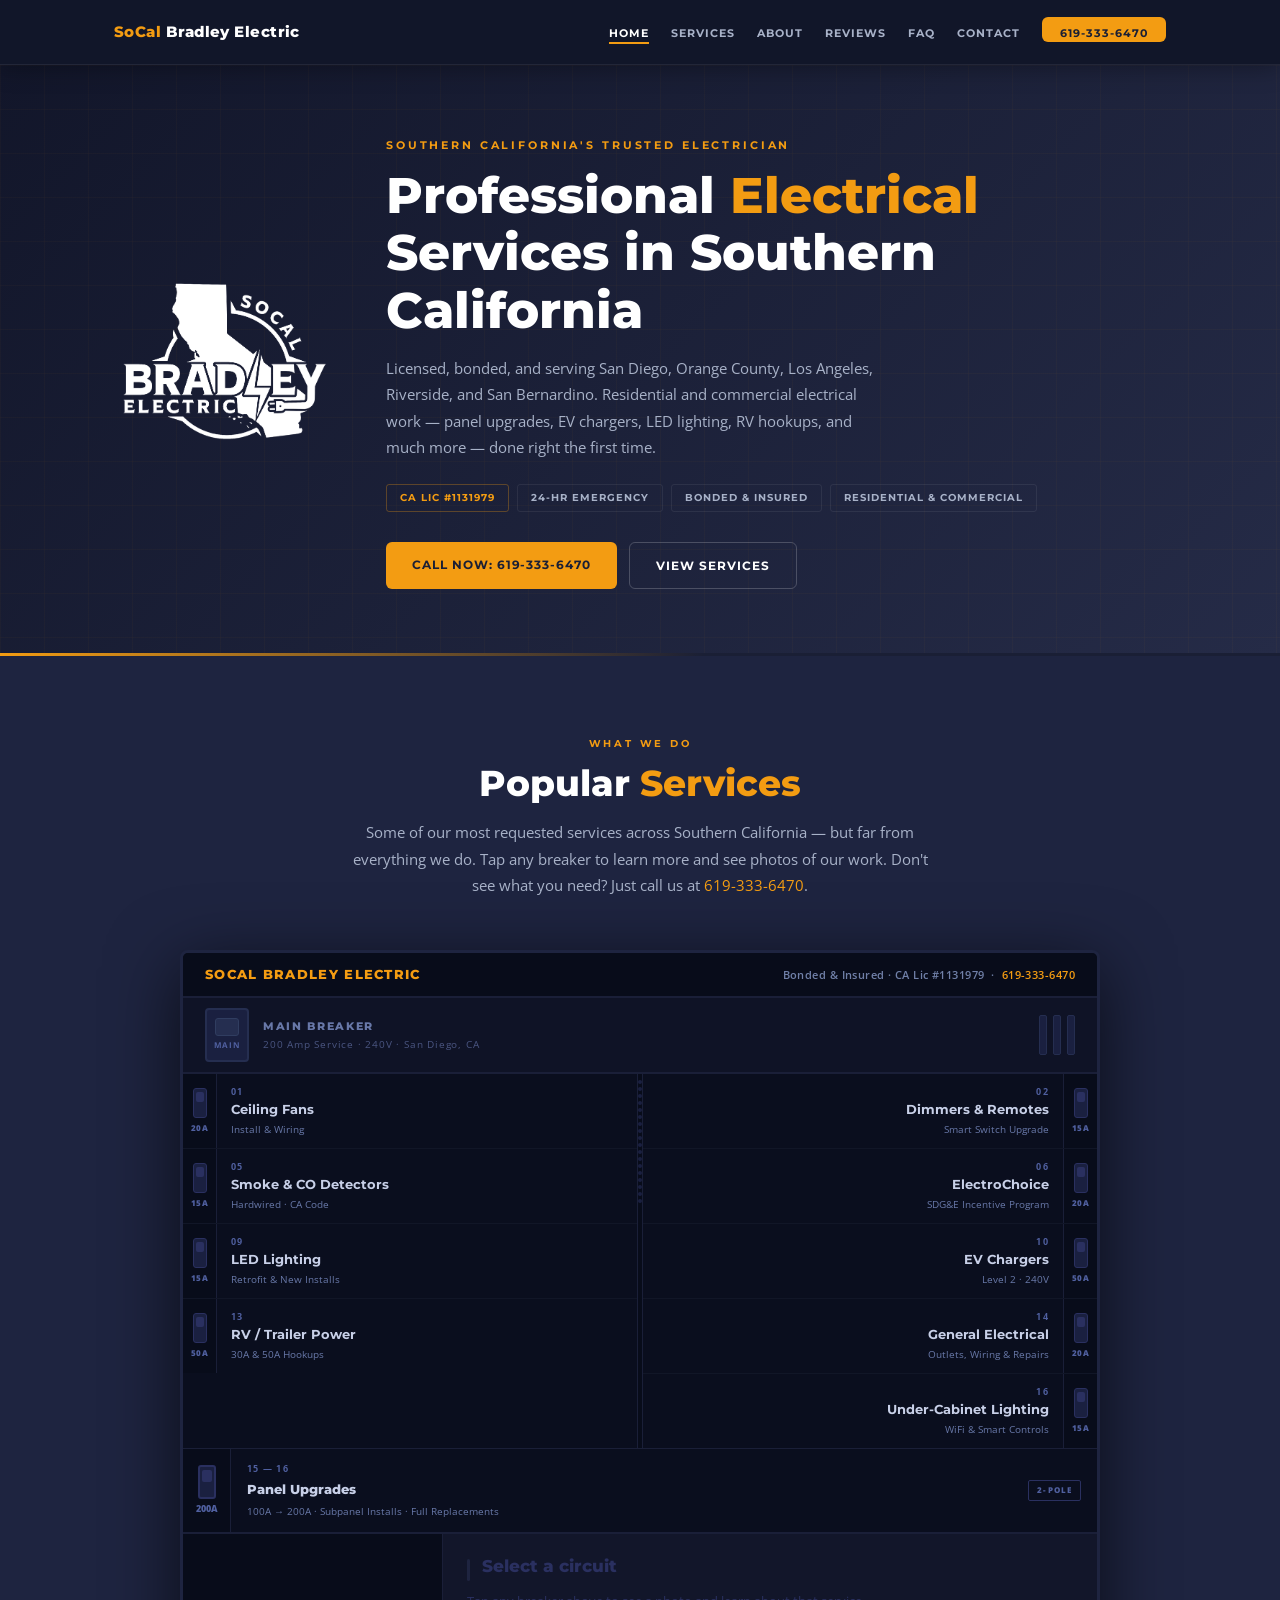
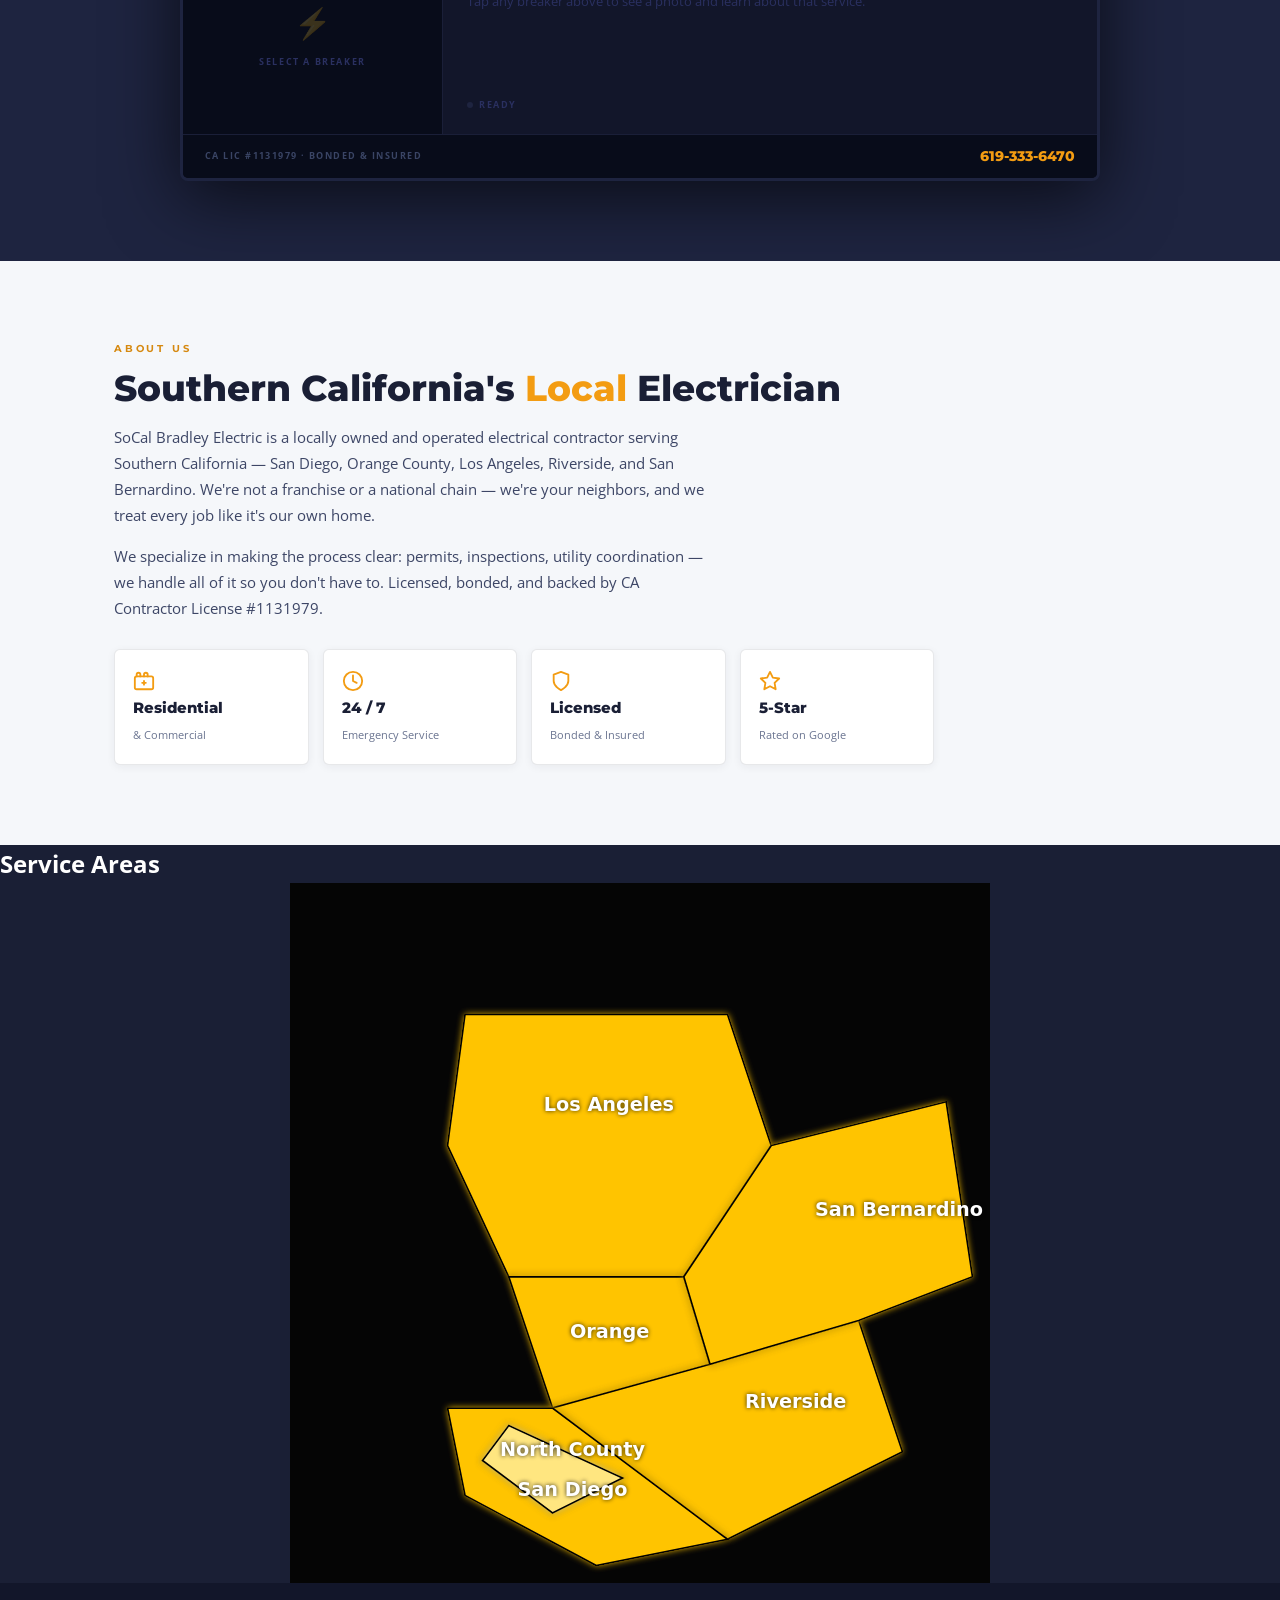
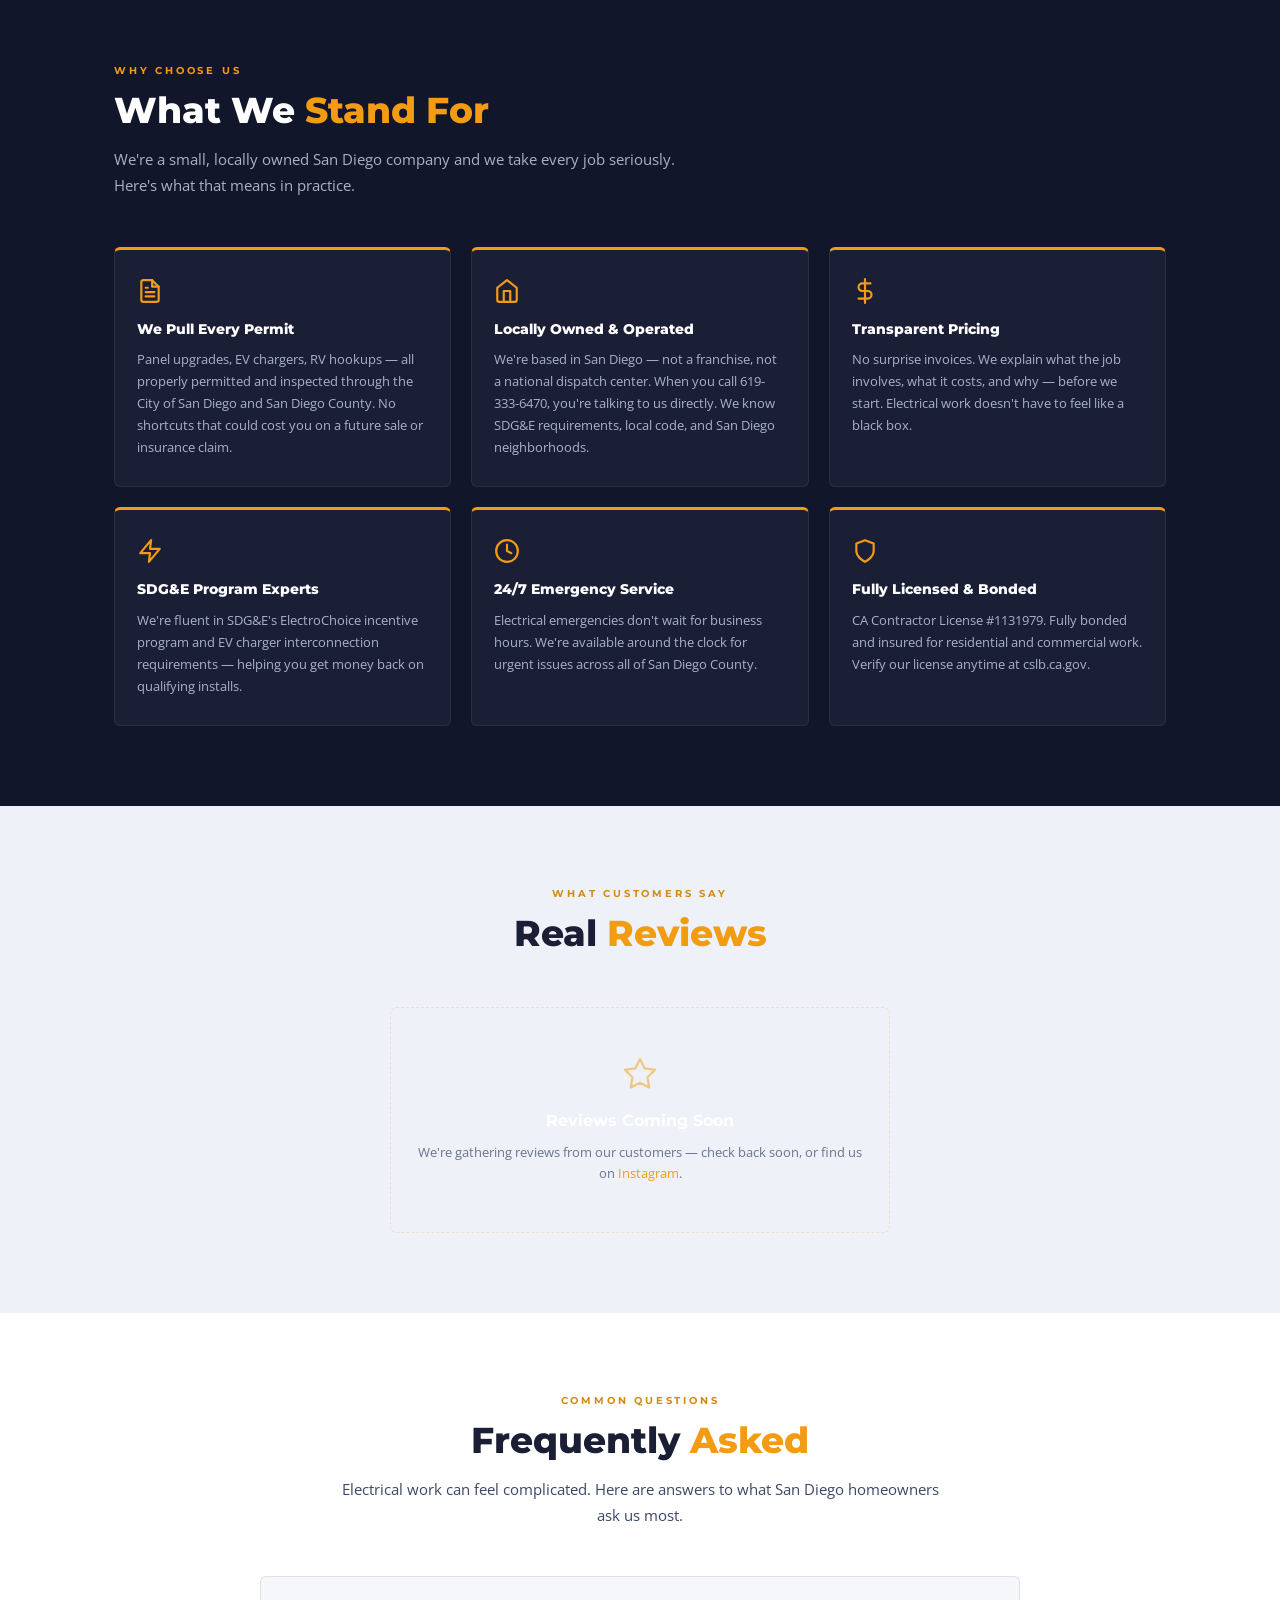
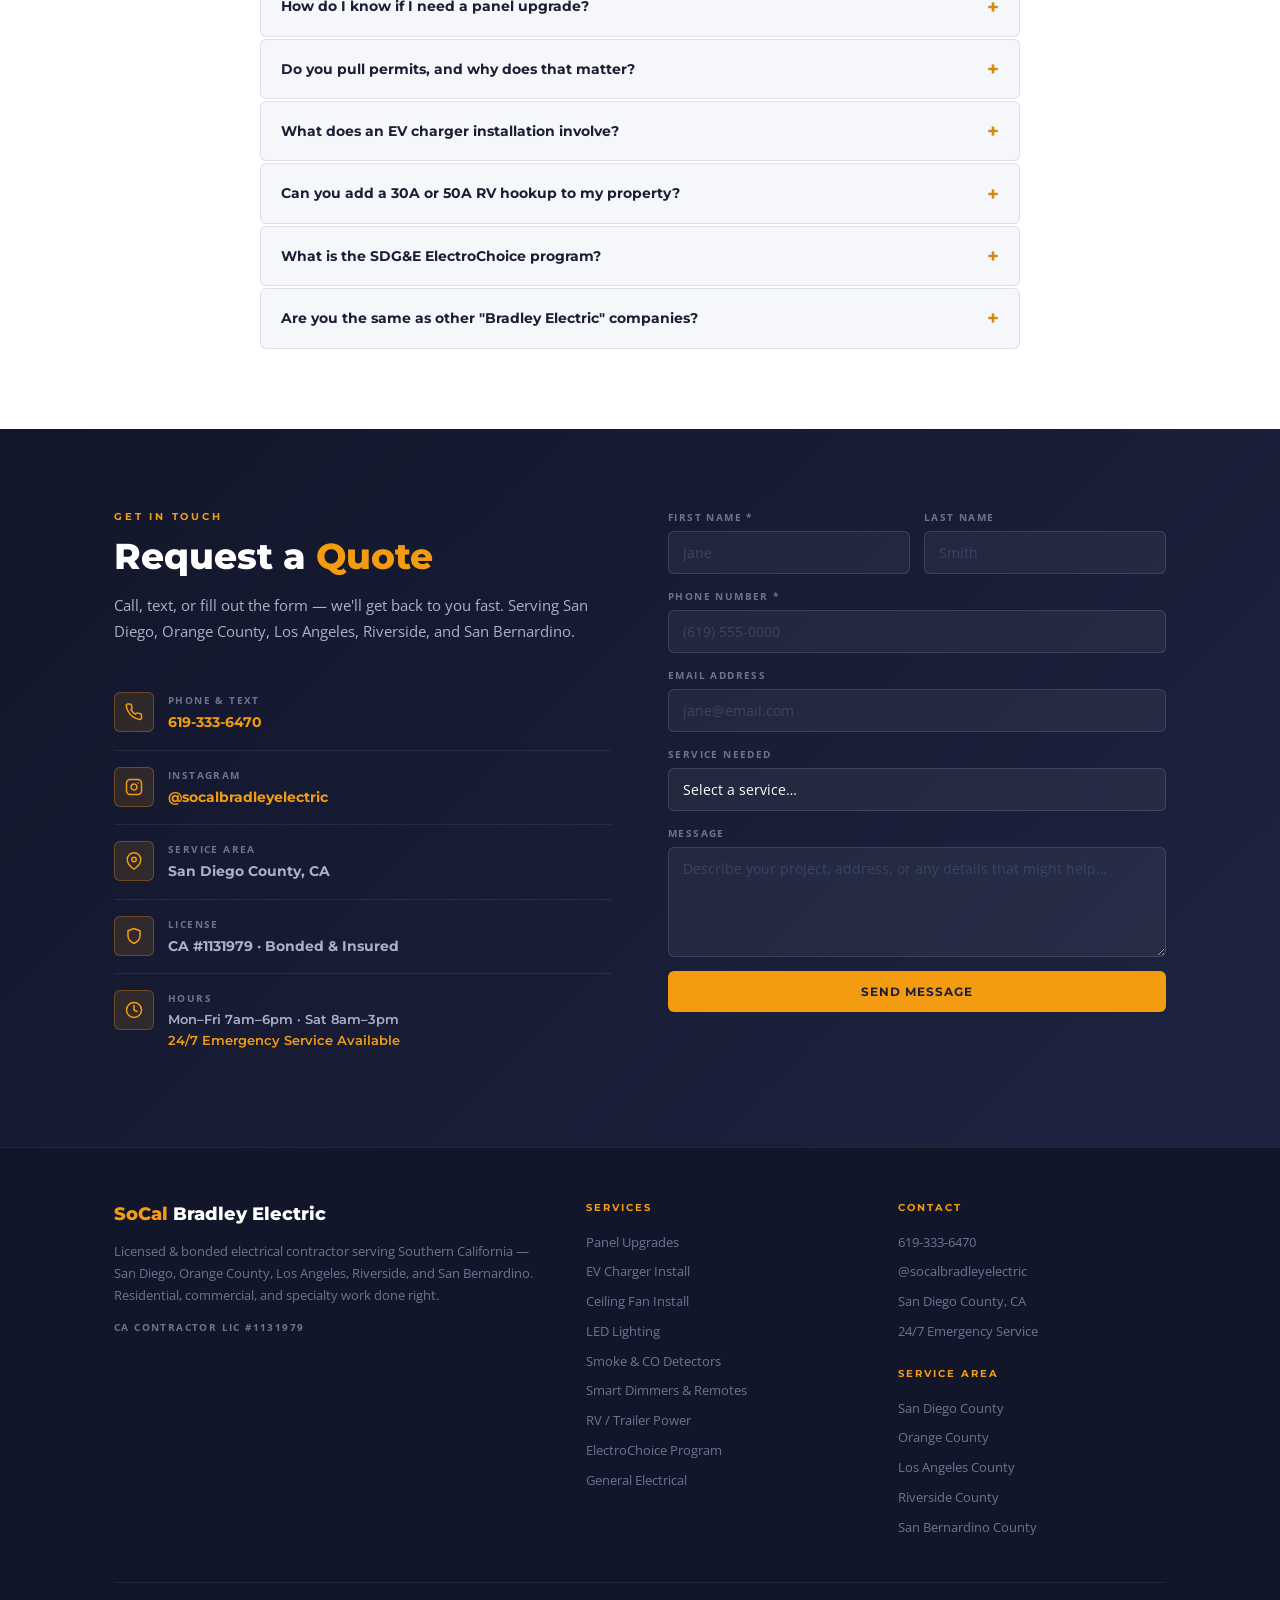
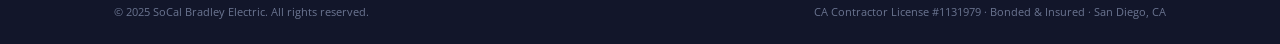
==== commit cead443d: "Add service areas section with SVG map" ====
--- a/index.html
+++ b/index.html
@@ -337,6 +337,117 @@
     </div>
   </section>
 
+  <section class="service-areas" id="service-areas">
+    <h2>Service Areas</h2>
+    <svg viewBox="0 0 800 800" xmlns="http://www.w3.org/2000/svg"
+     style="width:100%;max-width:700px;display:block;margin:auto;">
+
+  <!-- ====== STYLES ====== -->
+  <style>
+    /* Background */
+    .map-bg { fill:#050505; }
+
+    /* Base counties */
+    .county {
+      fill:#FFC400; /* SCBE yellow */
+      stroke:#000;
+      stroke-width:2;
+      filter:url(#county-glow);
+      transition:fill 0.2s ease, transform 0.2s ease;
+      cursor:pointer;
+    }
+
+    /* North County highlight */
+    .north-county {
+      fill:#FFE680; /* lighter yellow */
+      stroke:#000;
+      stroke-width:2;
+      filter:url(#county-glow);
+      transition:fill 0.2s ease, transform 0.2s ease;
+      cursor:pointer;
+    }
+
+    /* Hover effect */
+    .county:hover,
+    .north-county:hover {
+      fill:#FFD84D;
+      transform:scale(1.02);
+    }
+
+    /* Labels */
+    .label {
+      font-family: system-ui, -apple-system, BlinkMacSystemFont, "Segoe UI", sans-serif;
+      font-size:22px;
+      fill:#FFFFFF;
+      font-weight:600;
+      text-shadow:0 0 4px rgba(0,0,0,0.8);
+      pointer-events:none;
+    }
+  </style>
+
+  <!-- ====== GLOW FILTER ====== -->
+  <defs>
+    <filter id="county-glow" x="-20%" y="-20%" width="140%" height="140%">
+      <feGaussianBlur stdDeviation="4" result="blur"/>
+      <feMerge>
+        <feMergeNode in="blur"/>
+        <feMergeNode in="SourceGraphic"/>
+      </feMerge>
+    </filter>
+  </defs>
+
+  <!-- Background -->
+  <rect class="map-bg" x="0" y="0" width="800" height="800" />
+
+  <!-- ====== COUNTY SHAPES (stylized, not GIS-precise) ====== -->
+
+  <!-- Los Angeles County -->
+  <polygon class="county"
+           points="200,150 500,150 550,300 450,450 250,450 180,300">
+    <title>Los Angeles County — Full electrical service area</title>
+  </polygon>
+
+  <!-- Orange County -->
+  <polygon class="county"
+           points="250,450 450,450 480,550 300,600">
+    <title>Orange County — Residential and commercial electrical services</title>
+  </polygon>
+
+  <!-- Riverside County -->
+  <polygon class="county"
+           points="480,550 650,500 700,650 500,750 350,650 300,600">
+    <title>Riverside County — Inland Empire service area</title>
+  </polygon>
+
+  <!-- San Bernardino County -->
+  <polygon class="county"
+           points="550,300 750,250 780,450 650,500 480,550 450,450">
+    <title>San Bernardino County — Inland Empire service area</title>
+  </polygon>
+
+  <!-- San Diego County -->
+  <polygon class="county"
+           points="300,600 500,750 350,780 200,700 180,600">
+    <title>San Diego County — Greater San Diego electrical services</title>
+  </polygon>
+
+  <!-- North County San Diego (highlighted sub-region) -->
+  <polygon class="north-county"
+           points="250,620 380,680 300,720 220,660">
+    <title>North County San Diego — Oceanside, Carlsbad, Vista, San Marcos, Escondido, Encinitas, Solana Beach, Del Mar</title>
+  </polygon>
+
+  <!-- ====== LABELS ====== -->
+  <text x="290" y="260" class="label">Los Angeles</text>
+  <text x="320" y="520" class="label">Orange</text>
+  <text x="520" y="600" class="label">Riverside</text>
+  <text x="600" y="380" class="label">San Bernardino</text>
+  <text x="260" y="700" class="label">San Diego</text>
+  <text x="240" y="655" class="label">North County</text>
+
+</svg>
+  </section>
+
   <!-- WHY CHOOSE US -->
   <section class="why" id="why" aria-labelledby="why-heading">
     <div class="container">
